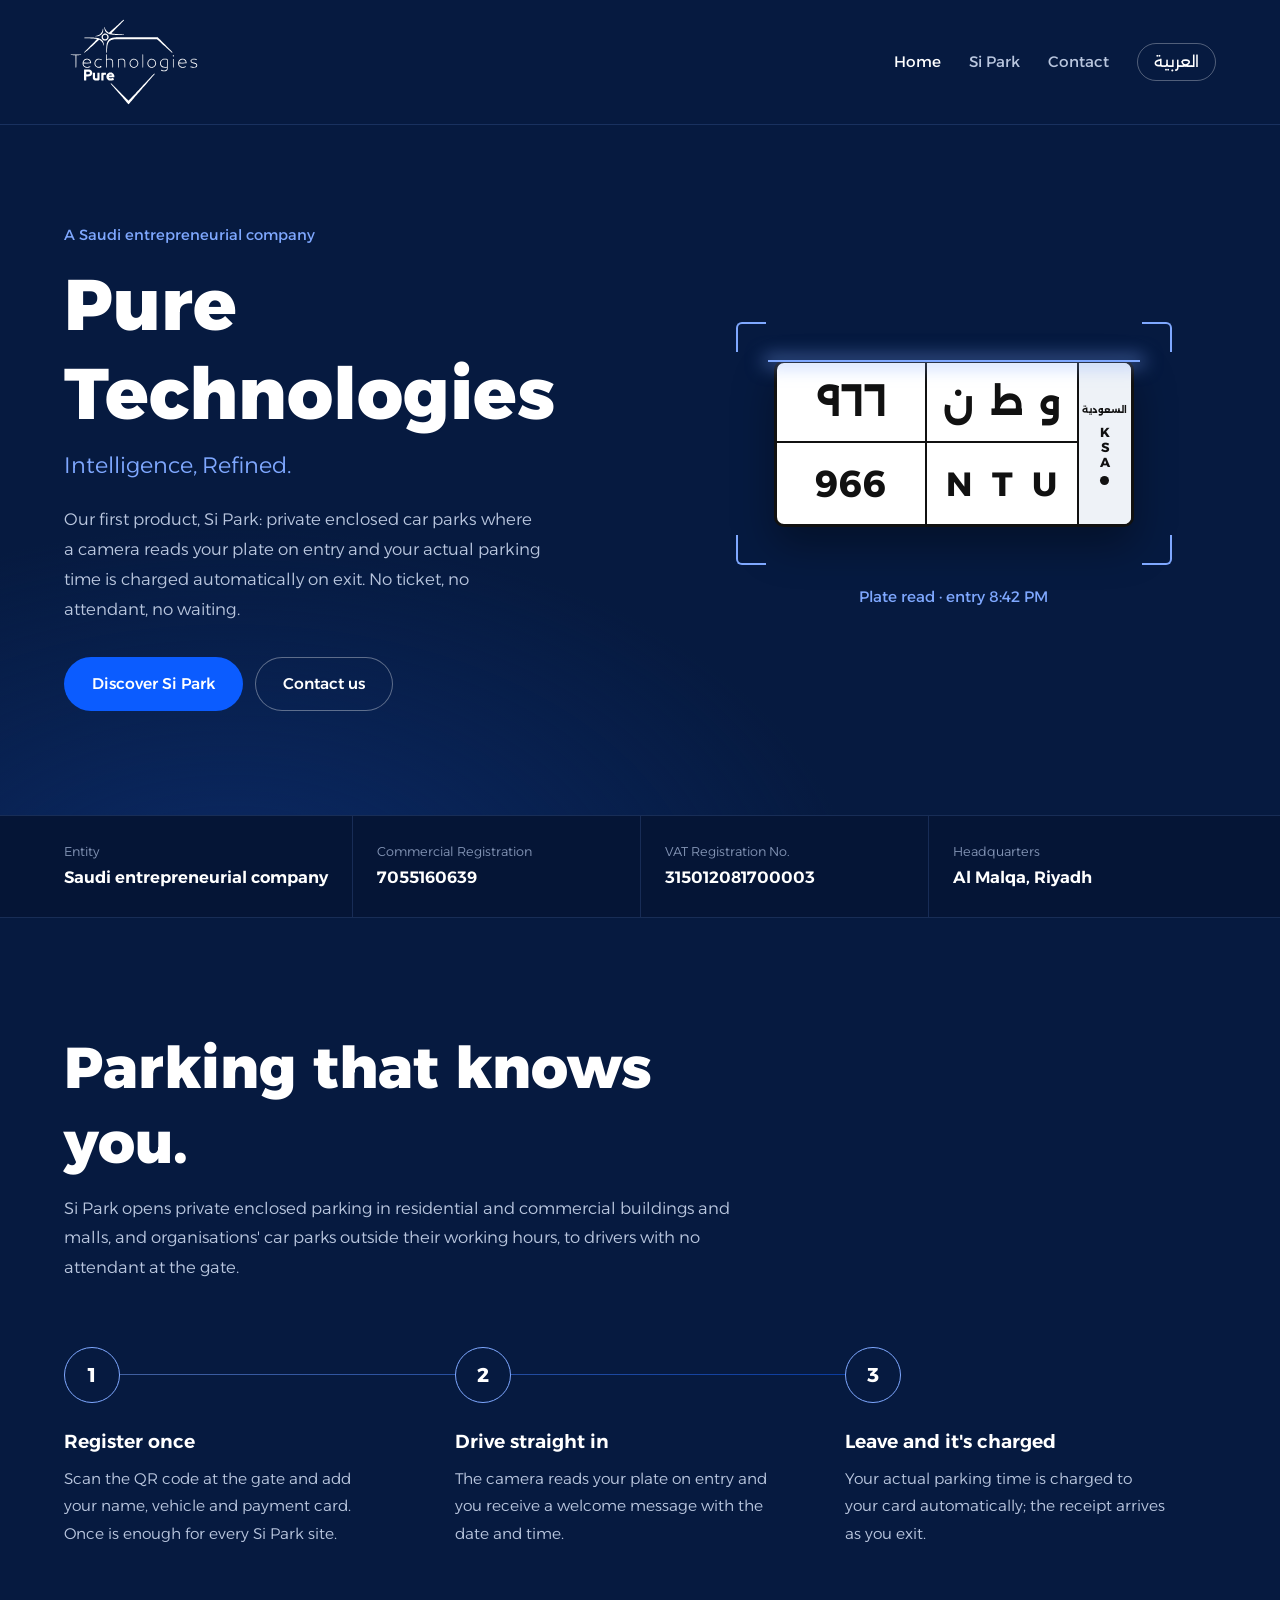
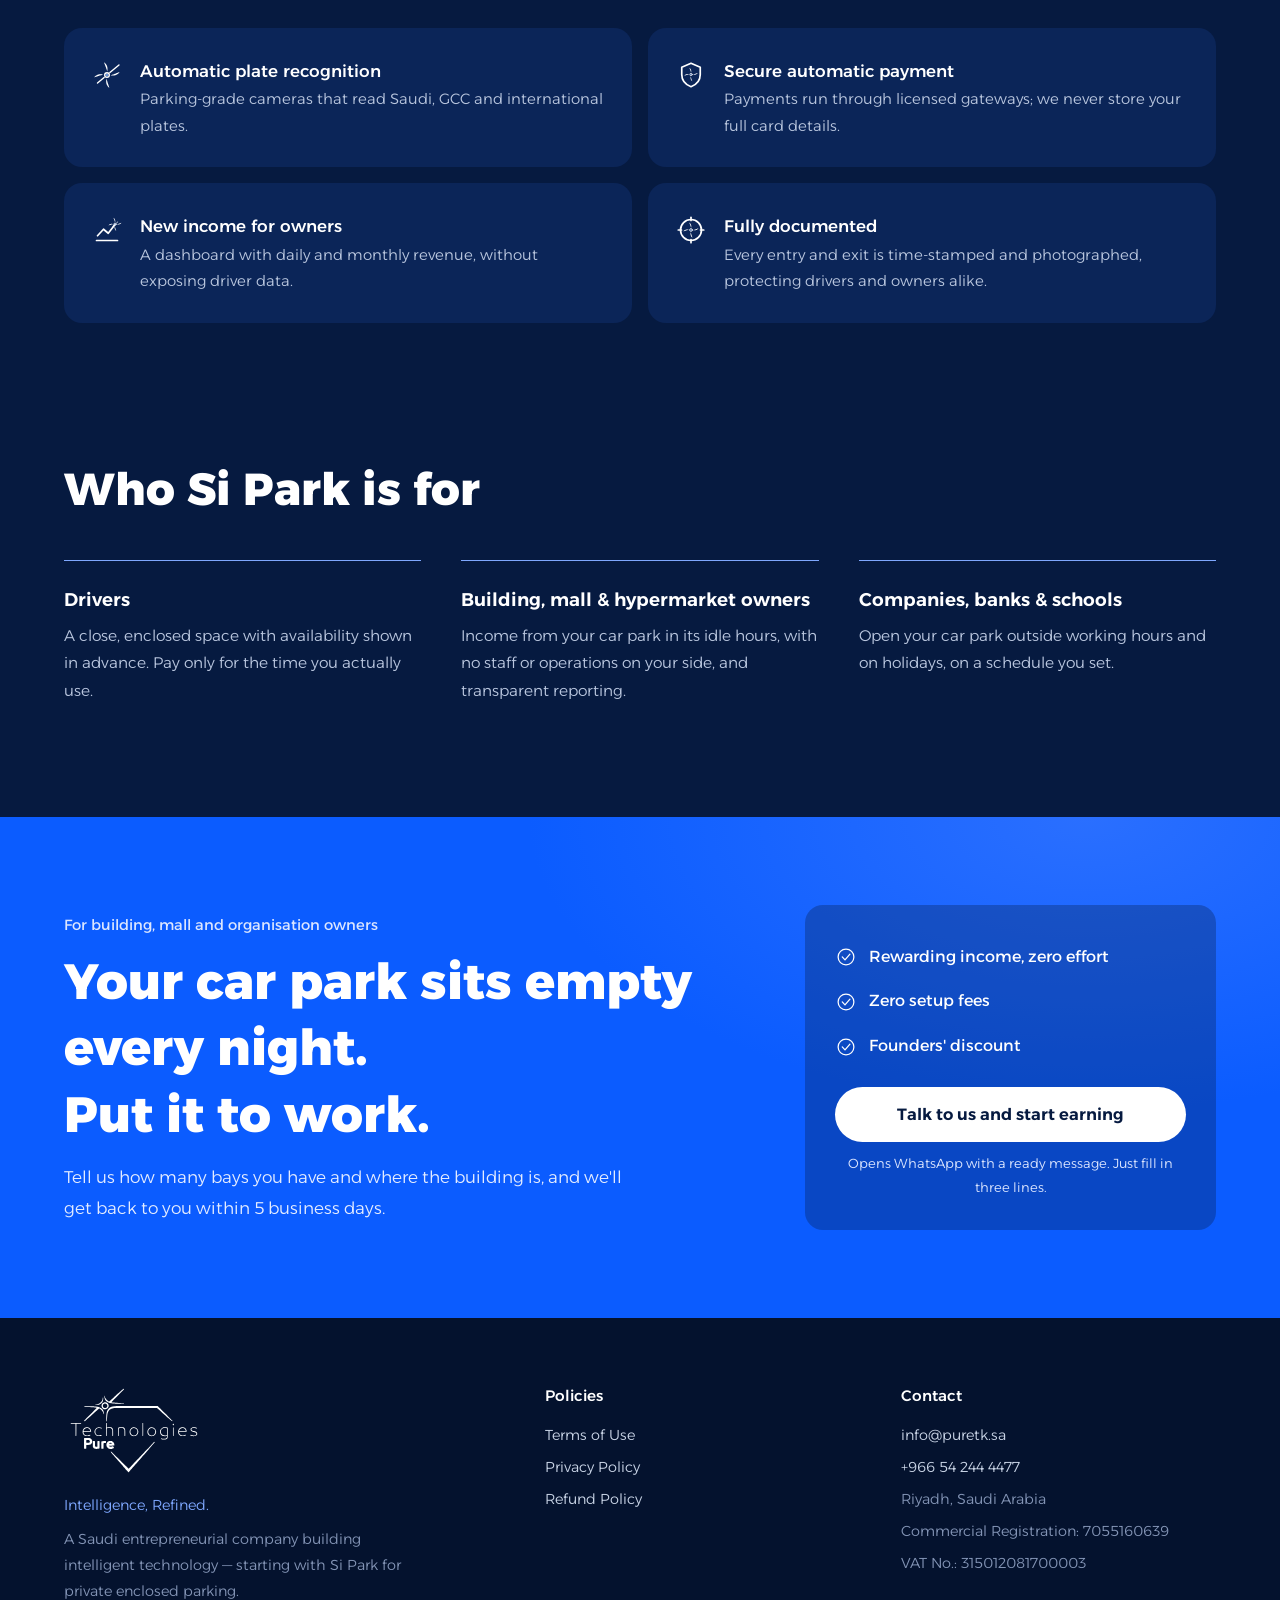
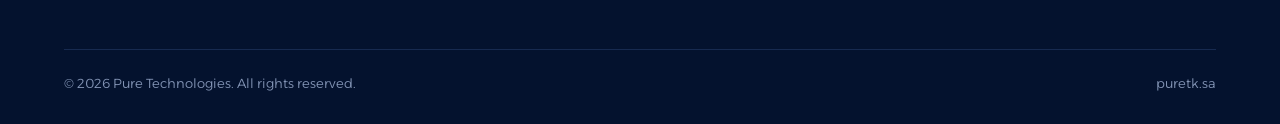
==== en/index.html @ eac2f206 "Add files via upload" ====
<!doctype html>
<html lang="en" dir="ltr">
<head>
<meta charset="utf-8">
<meta name="viewport" content="width=device-width,initial-scale=1">
<title>Pure Technologies | Intelligence, Refined.</title>
<meta name="description" content="Pure Technologies is a Saudi entrepreneurial company. Its product Si Park offers private enclosed parking metered and charged automatically by plate recognition.">
<link rel="alternate" hreflang="ar" href="https://puretk.sa/">
<link rel="alternate" hreflang="en" href="https://puretk.sa/en/">
<link rel="icon" href="../assets/favicon.svg" type="image/svg+xml">
<link rel="apple-touch-icon" href="../assets/apple-touch-icon.png">
<meta name="theme-color" content="#061A40">
<meta property="og:title" content="Pure Technologies | Intelligence, Refined.">
<meta property="og:description" content="Pure Technologies is a Saudi entrepreneurial company. Its product Si Park offers private enclosed parking metered and charged automatically by plate recognition.">
<meta property="og:type" content="website">
<link rel="preconnect" href="https://fonts.googleapis.com">
<link rel="preconnect" href="https://fonts.gstatic.com" crossorigin>
<link href="https://fonts.googleapis.com/css2?family=Alexandria:wght@300;400;500;600;700&display=swap" rel="stylesheet">
<link rel="stylesheet" href="../assets/style.css">
</head>
<body>
<header class="site-header"><div class="wrap">
  <a class="brand" href="index.html"><img src="../assets/logo-en-white.svg" alt="Pure Technologies" width="140"></a>
  <button class="menu-btn" aria-expanded="false" onclick="var n=document.querySelector('nav.main');n.classList.toggle('open');this.setAttribute('aria-expanded',n.classList.contains('open'))">Menu</button>
  <nav class="main"><a href="index.html" aria-current="page">Home</a><a href="index.html#sipark">Si Park</a><a href="contact.html">Contact</a><a class="lang" href="../index.html" hreflang="ar">العربية</a></nav>
</div></header>
<main>

<section class="hero"><div class="wrap hero-grid">
  <div class="hero-txt">
    <span class="eyebrow">A Saudi entrepreneurial company</span>
    <h1>Pure Technologies</h1>
    <div class="tg">Intelligence, Refined.</div>
    <p class="lead">Our first product, Si Park: private enclosed car parks where a camera reads your plate on entry and your actual parking time is charged automatically on exit. No ticket, no attendant, no waiting.</p>
    <div class="cta"><a class="btn" href="#sipark">Discover Si Park</a><a class="btn btn-out" href="contact.html">Contact us</a></div>
  </div>
  <div class="hero-vis"><div class="scanner" aria-hidden="true">
      <span class="corner c1"></span><span class="corner c2"></span><span class="corner c3"></span><span class="corner c4"></span>
      <div class="plate">
        <div class="cell num ar" data-k="num_ar">٩٦٦</div>
        <div class="cell let ar" data-k="let_ar"><span>ن</span><span>ط</span><span>و</span></div>
        <div class="strip"><span class="sa">السعودية</span><span class="ksa">K<br>S<br>A</span><i class="dot"></i></div>
        <div class="cell num en" data-k="num_en">966</div>
        <div class="cell let en" data-k="let_en"><span>N</span><span>T</span><span>U</span></div>
      </div>
      <div class="beam"></div>
    </div><div class="readout"><span>Plate read · entry 8:42 PM</span></div></div>
</div></section>

<section class="facts-band"><div class="wrap"><div class="facts"><div><small>Entity</small><strong>Saudi entrepreneurial company</strong></div><div><small>Commercial Registration</small><strong class="ltr">7055160639</strong></div><div><small>VAT Registration No.</small><strong class="ltr">315012081700003</strong></div><div><small>Headquarters</small><strong>Al Malqa, Riyadh</strong></div></div></div></section>

<section class="sipark" id="sipark"><div class="wrap">
  <div class="sp-head"><h2>Parking that knows you.</h2><p>Si Park opens private enclosed parking in residential and commercial buildings and malls, and organisations' car parks outside their working hours, to drivers with no attendant at the gate.</p></div>
  <ol class="journey"><li class="step"><span class="n">1</span><h3>Register once</h3><p>Scan the QR code at the gate and add your name, vehicle and payment card. Once is enough for every Si Park site.</p></li><li class="step"><span class="n">2</span><h3>Drive straight in</h3><p>The camera reads your plate on entry and you receive a welcome message with the date and time.</p></li><li class="step"><span class="n">3</span><h3>Leave and it's charged</h3><p>Your actual parking time is charged to your card automatically; the receipt arrives as you exit.</p></li></ol>
  <ul class="feats"><li><img src="../assets/icons/svc-ai.svg" alt=""><div><h4>Automatic plate recognition</h4><p>Parking-grade cameras that read Saudi, GCC and international plates.</p></div></li><li><img src="../assets/icons/val-security.svg" alt=""><div><h4>Secure automatic payment</h4><p>Payments run through licensed gateways; we never store your full card details.</p></div></li><li><img src="../assets/icons/svc-analytics.svg" alt=""><div><h4>New income for owners</h4><p>A dashboard with daily and monthly revenue, without exposing driver data.</p></div></li><li><img src="../assets/icons/val-precision.svg" alt=""><div><h4>Fully documented</h4><p>Every entry and exit is time-stamped and photographed, protecting drivers and owners alike.</p></div></li></ul>
</div></section>

<section class="audience"><div class="wrap">
  <h2 class="sec-title">Who Si Park is for</h2>
  <ul class="aud"><li><h3>Drivers</h3><p>A close, enclosed space with availability shown in advance. Pay only for the time you actually use.</p></li><li><h3>Building, mall & hypermarket owners</h3><p>Income from your car park in its idle hours, with no staff or operations on your side, and transparent reporting.</p></li><li><h3>Companies, banks & schools</h3><p>Open your car park outside working hours and on holidays, on a schedule you set.</p></li></ul>
</div></section>

<section class="closing"><div class="wrap closing-in">
  <div class="closing-txt">
    <span class="closing-k">For building, mall and organisation owners</span>
    <h2>Your car park sits empty every night.<br>Put it to work.</h2>
    <p>Tell us how many bays you have and where the building is, and we'll get back to you within 5 business days.</p>
  </div>
  <div class="closing-act">
    <ul class="pts"><li><img src="../assets/icons/ui-check.svg" alt="">Rewarding income, zero effort</li><li><img src="../assets/icons/ui-check.svg" alt="">Zero setup fees</li><li><img src="../assets/icons/ui-check.svg" alt="">Founders' discount</li></ul>
    <a class="btn" href="https://wa.me/966542444477?text=Hello%2C%20I%20have%20an%20enclosed%20car%20park%20and%20would%20like%20to%20run%20it%20with%20Si%20Park.%0ABuilding%20location%3A%20%0ANumber%20of%20bays%3A%20%0AHours%20it%20sits%20empty%3A%20" rel="noopener">Talk to us and start earning</a>
    <small>Opens WhatsApp with a ready message. Just fill in three lines.</small>
  </div>
</div></section>
<script>(function(){var P=[{"num_ar": "٩٦٦", "num_en": "966", "let_ar": ["ن", "ط", "و"], "let_en": ["N", "T", "U"]}, {"num_ar": "٩٦٦", "num_en": "966", "let_ar": ["ك", "س", "ا"], "let_en": ["K", "S", "A"]}],i=0;var sc=document.querySelector('.scanner');if(!sc||window.matchMedia('(prefers-reduced-motion: reduce)').matches)return;function sp(a){return a.map(function(x){return '<span>'+x+'</span>'}).join('')}setInterval(function(){i=(i+1)%P.length;sc.classList.add('swap');setTimeout(function(){var p=P[i];sc.querySelectorAll('[data-k]').forEach(function(el){var k=el.getAttribute('data-k');el.innerHTML=Array.isArray(p[k])?sp(p[k]):p[k]});sc.classList.remove('swap')},350)},3900)})();</script>

</main>
<footer class="site-footer"><div class="wrap">
  <div class="f-grid">
    <div class="f-brand"><img src="../assets/logo-en-white.svg" alt="Pure Technologies" width="140"><div class="tag">Intelligence, Refined.</div><p style="margin-top:8px;max-width:340px">A Saudi entrepreneurial company building intelligent technology — starting with Si Park for private enclosed parking.</p></div>
    <div><h5>Policies</h5><ul><li><a href="terms.html">Terms of Use</a></li><li><a href="privacy.html">Privacy Policy</a></li><li><a href="refund.html">Refund Policy</a></li></ul></div>
    <div><h5>Contact</h5><ul>
      <li><a href="mailto:info@puretk.sa">info@puretk.sa</a></li>
      <li><a href="https://wa.me/966542444477" rel="noopener"><span class="ltr">+966 54 244 4477</span></a></li>
      <li>Riyadh, Saudi Arabia</li>
      <li>Commercial Registration: <span class="ltr">7055160639</span></li>
      <li>VAT No.: <span class="ltr">315012081700003</span></li>
    </ul></div>
  </div>
  <div class="f-bottom"><span>© 2026 Pure Technologies. All rights reserved.</span><span class="ltr">puretk.sa</span></div>
</div></footer>
<a class="wa-float" href="https://wa.me/966542444477" rel="noopener" aria-label="Chat on WhatsApp"><svg viewBox="0 0 32 32"><path d="M16 3a13 13 0 0 0-11.2 19.6L3 29l6.6-1.7A13 13 0 1 0 16 3zm0 23.6a10.6 10.6 0 0 1-5.4-1.5l-.4-.2-3.9 1 1-3.8-.2-.4A10.6 10.6 0 1 1 16 26.6zm5.8-7.9c-.3-.2-1.9-.9-2.2-1s-.5-.2-.7.2-.8 1-1 1.2-.4.2-.7.1a8.7 8.7 0 0 1-4.3-3.8c-.3-.6.3-.5.9-1.7.1-.2 0-.4 0-.5l-1-2.4c-.3-.6-.5-.5-.7-.5h-.6a1.2 1.2 0 0 0-.9.4 3.6 3.6 0 0 0-1.1 2.7 6.3 6.3 0 0 0 1.3 3.3 14.4 14.4 0 0 0 5.5 4.9c2 .9 2.8.9 3.8.8a3.2 3.2 0 0 0 2.1-1.5 2.6 2.6 0 0 0 .2-1.5c-.1-.2-.3-.3-.6-.4z"/></svg></a>
<script>(function(){var f=document.querySelector('.wa-float'),h=document.querySelector('.hero');if(!f||!h||!('IntersectionObserver' in window))return;f.classList.add('hide');new IntersectionObserver(function(e){f.classList.toggle('hide',e[0].isIntersecting)}).observe(h)})();</script>
</body>
</html>
---- assets/style.css ----
/* Pure Technologies — puretk.sa
   Direction B «الطابق السفلي ليلاً» / Night Level — Brand V3.0 */
:root{
  --black:#0A0A0A; --navy:#061A40; --navy-2:#0B2558; --navy-3:#0B2A66; --deep:#04122E;
  --blue:#0B5CFF; --sky:#7FA8FF; --ice:#F4F7FC; --white:#FFFFFF;
  --text:#FFFFFF; --soft:#B9C6DE; --dim:#8394B5; --hair:rgba(127,168,255,.16);
  --ink:#0A0A0A; --muted:#55607A; --line:#E2E8F3;
  --max:1200px; --r:18px;
}
*{box-sizing:border-box;margin:0;padding:0}
html{scroll-behavior:smooth;background:var(--navy)}
body{font-family:"Alexandria",system-ui,sans-serif;color:var(--text);background:var(--navy);line-height:1.8;font-weight:300;-webkit-font-smoothing:antialiased}
a{color:var(--sky);text-decoration:none}
a:hover{text-decoration:underline}
a,button{cursor:pointer}
img{max-width:100%;display:block}
:focus-visible{outline:2px solid var(--sky);outline-offset:3px;border-radius:6px}
.wrap{max-width:var(--max);margin-inline:auto;padding-inline:24px}
.ltr{direction:ltr;unicode-bidi:isolate;display:inline-block}
h1,h2,h3,h4{letter-spacing:normal}

/* buttons */
.btn{display:inline-block;text-align:center;min-height:50px;padding:13px 28px;border-radius:999px;background:var(--blue);color:#fff;font-weight:500;font-size:.97rem;transition:background-color .2s,box-shadow .2s}
.btn:hover{text-decoration:none;background:#2A6FFF}
.btn-out{background:transparent;box-shadow:inset 0 0 0 1px rgba(255,255,255,.35)}
.btn-out:hover{background:rgba(255,255,255,.06)}

/* header */
.site-header{position:relative;z-index:20;background:var(--navy);border-bottom:1px solid var(--hair)}
.site-header .wrap{display:flex;align-items:center;justify-content:space-between;min-height:124px;gap:16px;padding-block:10px}
.brand img{width:140px;height:auto}
.brand:hover{text-decoration:none}
nav.main{display:flex;align-items:center;gap:28px;font-size:.95rem}
nav.main a{color:var(--soft);font-weight:400}
nav.main a:hover,nav.main a[aria-current]{color:#fff;text-decoration:none}
.lang{border:1px solid rgba(255,255,255,.3);border-radius:999px;padding:4px 16px;color:#fff!important}
.menu-btn{display:none;background:none;border:1px solid rgba(255,255,255,.3);border-radius:999px;padding:8px 16px;font:inherit;color:#fff}

/* hero */
.hero{position:relative;overflow:hidden;background:radial-gradient(900px 560px at 18% 115%,var(--navy-3) 0%,rgba(6,26,64,0) 70%),var(--navy)}
.hero-grid{display:grid;grid-template-columns:1.05fr .95fr;align-items:center;gap:48px;padding-block:96px 104px}
.eyebrow{color:var(--sky);font-size:.92rem;font-weight:400}
.hero h1{font-size:clamp(2.6rem,5.6vw,4.6rem);font-weight:800;line-height:1.25;margin-top:10px}
.hero .tg{color:var(--sky);font-weight:300;font-size:clamp(1.1rem,2vw,1.4rem);margin-top:6px}
.hero .lead{max-width:480px;margin-top:20px;color:var(--soft);font-size:1.04rem}
.cta{display:flex;flex-wrap:wrap;gap:12px;margin-top:32px}
.hero-vis{justify-self:center;display:flex;flex-direction:column;align-items:center}

/* the scanner — the one bold moment */
.scanner{position:relative;padding:38px}
.corner{position:absolute;width:30px;height:30px;border:2px solid var(--sky)}
.c1{top:0;right:0;border-left:0;border-bottom:0;border-top-right-radius:6px}
.c2{top:0;left:0;border-right:0;border-bottom:0;border-top-left-radius:6px}
.c3{bottom:0;right:0;border-left:0;border-top:0;border-bottom-right-radius:6px}
.c4{bottom:0;left:0;border-right:0;border-top:0;border-bottom-left-radius:6px}
.plate{direction:ltr;width:360px;aspect-ratio:335/155;background:#fff;border:3px solid #111;border-radius:10px;display:grid;grid-template-columns:1fr 1fr 54px;grid-template-rows:1fr 1fr;color:#111;overflow:hidden;box-shadow:0 18px 40px rgba(0,0,0,.35);transition:opacity .35s}
.plate .cell{display:flex;align-items:center;justify-content:center;font-weight:700;line-height:1}
.plate .ar{border-bottom:2px solid #111}
.plate .num{border-right:2px solid #111}
.plate .num.ar{font-size:2.5rem}
.plate .num.en{font-size:2.35rem}
.plate .let{justify-content:space-evenly}
.plate .let.ar{font-size:2.3rem}
.plate .let.en{font-size:2.1rem}
.plate .strip{grid-row:1/3;grid-column:3;border-left:2px solid #111;background:#EEF2F7;display:flex;flex-direction:column;align-items:center;justify-content:center;gap:6px;font-weight:700;color:#111}
.plate .strip .sa{font-size:.58rem}
.plate .strip .ksa{font-size:.82rem;line-height:1.15;text-align:center}
.plate .strip .dot{width:9px;height:9px;border-radius:50%;background:#111}
.scanner.swap .plate{opacity:.15}
.beam{position:absolute;inset-inline:32px;top:38px;height:2px;background:var(--sky);box-shadow:0 0 18px 4px rgba(127,168,255,.55);animation:beam 3.9s ease-in-out infinite}
@keyframes beam{0%{top:38px;opacity:0}8%{opacity:1}45%{top:calc(100% - 40px)}55%{opacity:1}65%,100%{top:calc(100% - 40px);opacity:0}}
.readout{margin-top:18px;color:var(--sky);font-size:.95rem;font-weight:400}

/* facts band */
.facts-band{border-block:1px solid var(--hair);background:rgba(4,18,46,.55)}
.facts{display:grid;grid-template-columns:repeat(4,1fr)}
.facts div{padding:24px 24px;border-inline-start:1px solid var(--hair)}
.facts div:first-child{border-inline-start:0;padding-inline-start:0}
.facts small{display:block;color:var(--dim);font-size:.8rem}
.facts strong{font-weight:600;font-size:1.03rem}

/* Si Park */
.sipark{padding:112px 0}
.sp-head{max-width:700px}
.sp-head h2{font-size:clamp(2.2rem,5vw,3.6rem);font-weight:800;line-height:1.3}
.sp-head p{color:var(--soft);margin-top:14px;font-size:1.03rem}
.journey{list-style:none;display:grid;grid-template-columns:repeat(3,1fr);gap:20px;margin-top:64px;position:relative}
.journey::before{content:"";position:absolute;top:27px;inset-inline-start:28px;inset-inline-end:calc((100% - 40px)/3 - 28px);height:1px;background:linear-gradient(90deg,var(--sky),var(--blue));opacity:.5}
.step{position:relative}
.step .n{display:grid;place-items:center;width:56px;height:56px;border-radius:50%;background:var(--navy);border:1px solid var(--sky);color:#fff;font-weight:700;font-size:1.25rem;position:relative}
.step h3{font-size:1.18rem;font-weight:600;margin-top:22px}
.step p{color:var(--soft);font-size:.96rem;margin-top:6px;max-width:320px}
.feats{list-style:none;display:grid;grid-template-columns:repeat(2,1fr);gap:16px;margin-top:80px}
.feats li{display:flex;gap:18px;padding:28px;border-radius:var(--r);background:var(--navy-2)}
.feats img{flex:none;width:30px;height:30px;margin-top:4px}
.feats h4{font-weight:500;font-size:1.05rem}
.feats p{color:var(--soft);font-size:.93rem}

/* audience */
.audience{padding:24px 0 112px}
.sec-title{font-size:clamp(1.9rem,4vw,2.8rem);font-weight:800;line-height:1.35}
.aud{list-style:none;display:grid;grid-template-columns:repeat(3,1fr);gap:40px;margin-top:40px}
.aud li{border-top:1px solid var(--sky);padding-top:22px}
.aud h3{font-size:1.15rem;font-weight:600}
.aud p{color:var(--soft);font-size:.96rem;margin-top:6px}

/* closing */
.closing{background:radial-gradient(800px 420px at 85% 0%,#2A6FFF 0%,rgba(11,92,255,0) 70%),var(--blue)}
.closing-in{display:grid;grid-template-columns:1.25fr .75fr;align-items:center;gap:56px;padding-block:88px}
.closing-k{color:#DCE6FF;font-size:.92rem;font-weight:400}
.closing h2{font-size:clamp(1.9rem,4.2vw,3.1rem);font-weight:800;line-height:1.35;margin-top:8px}
.closing-txt p{color:#E4ECFF;margin-top:14px;font-size:1.06rem;max-width:560px}
.closing-act{background:rgba(4,18,46,.28);border-radius:var(--r);padding:30px}
.pts{list-style:none}
.pts li{display:flex;align-items:center;gap:12px;padding:8px 0;font-weight:400}
.pts img{width:22px;height:22px;flex:none}
.closing-act .btn{display:block;width:100%;margin-top:18px;background:#fff;color:var(--navy);font-weight:600;font-size:1.02rem}
.closing-act .btn:hover{background:var(--ice)}
.closing-act small{display:block;margin-top:10px;color:#DCE6FF;font-size:.82rem;text-align:center}

/* inner pages: dark head, light reading area */
.page-head{padding:80px 0 56px;background:radial-gradient(700px 360px at 15% 120%,var(--navy-3) 0%,rgba(6,26,64,0) 70%),var(--navy);border-bottom:1px solid var(--hair)}
.page-head h1{font-size:clamp(2rem,4.6vw,3.2rem);font-weight:800;line-height:1.3}
.page-head p{color:var(--soft);margin-top:8px;max-width:640px}
main>section:not([class]){background:var(--ice);color:var(--ink);padding:72px 0}
main>section:not([class]) a{color:var(--blue)}

/* contact */
.contact-grid{display:grid;grid-template-columns:repeat(2,1fr);gap:16px}
.contact-item{display:flex;gap:18px;align-items:flex-start;padding:28px;border-radius:var(--r);background:#fff;border:1px solid var(--line)}
.contact-item .ic{flex:none;width:50px;height:50px;border-radius:50%;display:grid;place-items:center;background:var(--ice)}
.contact-item .ic img{width:26px;height:26px}
.contact-item small{color:var(--muted);font-size:.84rem}
.contact-item .v{color:var(--ink);font-weight:500;font-size:1.03rem;word-break:break-word}
main>section:not([class]) p{color:var(--muted)}

/* legal */
.legal{max-width:820px}
.legal h2{color:var(--navy);font-size:1.25rem;font-weight:700;margin:44px 0 12px}
.legal h2:first-child{margin-top:0}
main>section:not([class]) .legal p,.legal li{color:#2E3A4E;font-size:.98rem}
.legal ul,.legal ol{padding-inline-start:22px;margin:8px 0}
.legal li{margin:6px 0}
main>section:not([class]) .legal .meta{color:var(--muted);font-size:.85rem;margin-bottom:28px}
.toc{background:#fff;border:1px solid var(--line);border-radius:var(--r);padding:22px 26px;margin-bottom:40px;color:var(--ink)}
.toc ol{columns:2;column-gap:32px}
:lang(ar) .legal ol,:lang(ar) .toc ol{list-style:arabic-indic}

/* footer */
.site-footer{background:var(--deep);color:var(--dim);padding:64px 0 28px;font-size:.9rem}
.f-grid{display:grid;grid-template-columns:1.4fr 1fr 1fr;gap:40px}
.site-footer h5{color:#fff;font-weight:500;font-size:.95rem;margin-bottom:14px}
.site-footer a{color:#C9D4E6}
.site-footer ul{list-style:none}
.site-footer li{margin:6px 0}
.f-brand img{width:140px;height:auto;margin-bottom:14px}
.f-brand .tag{color:var(--sky);font-weight:300}
.f-bottom{border-top:1px solid var(--hair);margin-top:44px;padding-top:22px;display:flex;justify-content:space-between;flex-wrap:wrap;gap:12px;font-size:.82rem}

/* whatsapp */
.wa-float{position:fixed;inset-inline-start:22px;bottom:22px;width:54px;height:54px;border-radius:50%;background:#1FAF55;display:grid;place-items:center;box-shadow:0 10px 30px rgba(0,0,0,.3);z-index:30;transition:opacity .25s,transform .25s}
.wa-float svg{width:28px;height:28px;fill:#fff}
.wa-float.hide{opacity:0;transform:translateY(12px);pointer-events:none}

/* responsive */
@media (max-width:960px){
  .hero-grid{grid-template-columns:1fr;gap:20px;padding-block:44px 64px}
  .hero-vis{order:-1}
  .scanner{padding:26px}
  .plate{width:290px;grid-template-columns:1fr 1fr 44px}
  .plate .num.ar{font-size:2rem}.plate .num.en{font-size:1.85rem}.plate .let.ar{font-size:1.85rem}.plate .let.en{font-size:1.7rem}
  .plate .strip .sa{font-size:.48rem}.plate .strip .ksa{font-size:.7rem}
  .plate>div{font-size:1.5rem}.plate .en{font-size:1.28rem}.plate .ksa{font-size:.5rem}
  .beam{inset-inline:20px}
  .facts{grid-template-columns:1fr 1fr}
  .facts div{padding:18px 16px;border-inline-start:0;border-top:1px solid var(--hair)}
  .facts div:nth-child(-n+2){border-top:0}
  .facts div:nth-child(even){border-inline-start:1px solid var(--hair)}
  .facts div:first-child{padding-inline-start:16px}
  .facts strong{font-size:.92rem}
  .sipark{padding:72px 0}
  .journey{grid-template-columns:1fr;gap:34px;margin-top:44px}
  .journey::before{top:28px;bottom:28px;inset-inline-start:27px;inset-inline-end:auto;width:1px;height:auto;background:linear-gradient(180deg,var(--sky),var(--blue))}
  .step{padding-inline-start:76px;min-height:56px}
  .step .n{position:absolute;inset-inline-start:0;top:0}
  .step h3{margin-top:10px}
  .feats{grid-template-columns:1fr;margin-top:52px}
  .feats li{padding:22px}
  .audience{padding:8px 0 72px}
  .aud{grid-template-columns:1fr;gap:28px}
  .contact-grid{grid-template-columns:1fr}
  .toc ol{columns:1}
  .f-grid{grid-template-columns:1fr}
  .site-header .wrap{min-height:104px}
  .menu-btn{display:block}
  nav.main{display:none;position:absolute;top:100%;inset-inline:0;background:var(--navy);flex-direction:column;align-items:flex-start;padding:18px 24px;border-bottom:1px solid var(--hair)}
  nav.main.open{display:flex}
  .closing-in{grid-template-columns:1fr;gap:28px;padding-block:56px}
  .closing-act{padding:22px}
}
@media (prefers-reduced-motion:reduce){html{scroll-behavior:auto}.beam{animation:none;top:50%}}
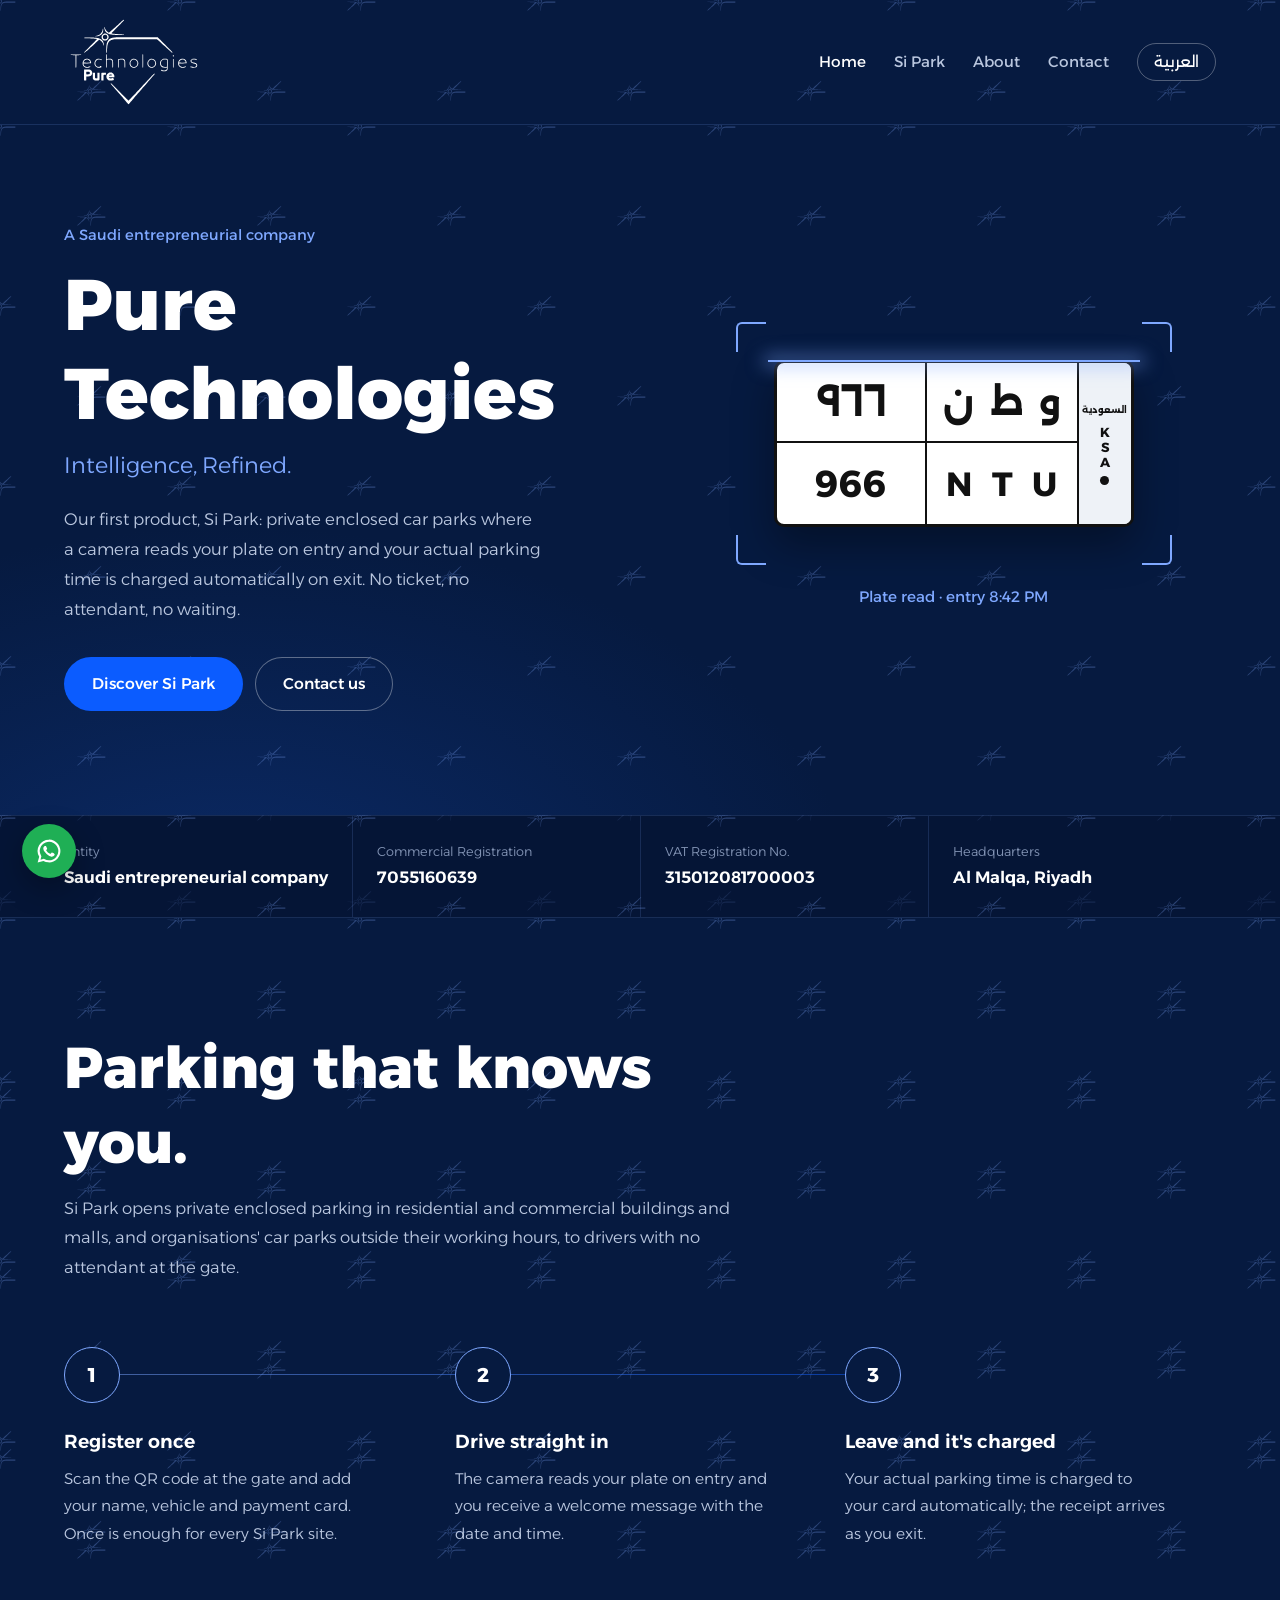
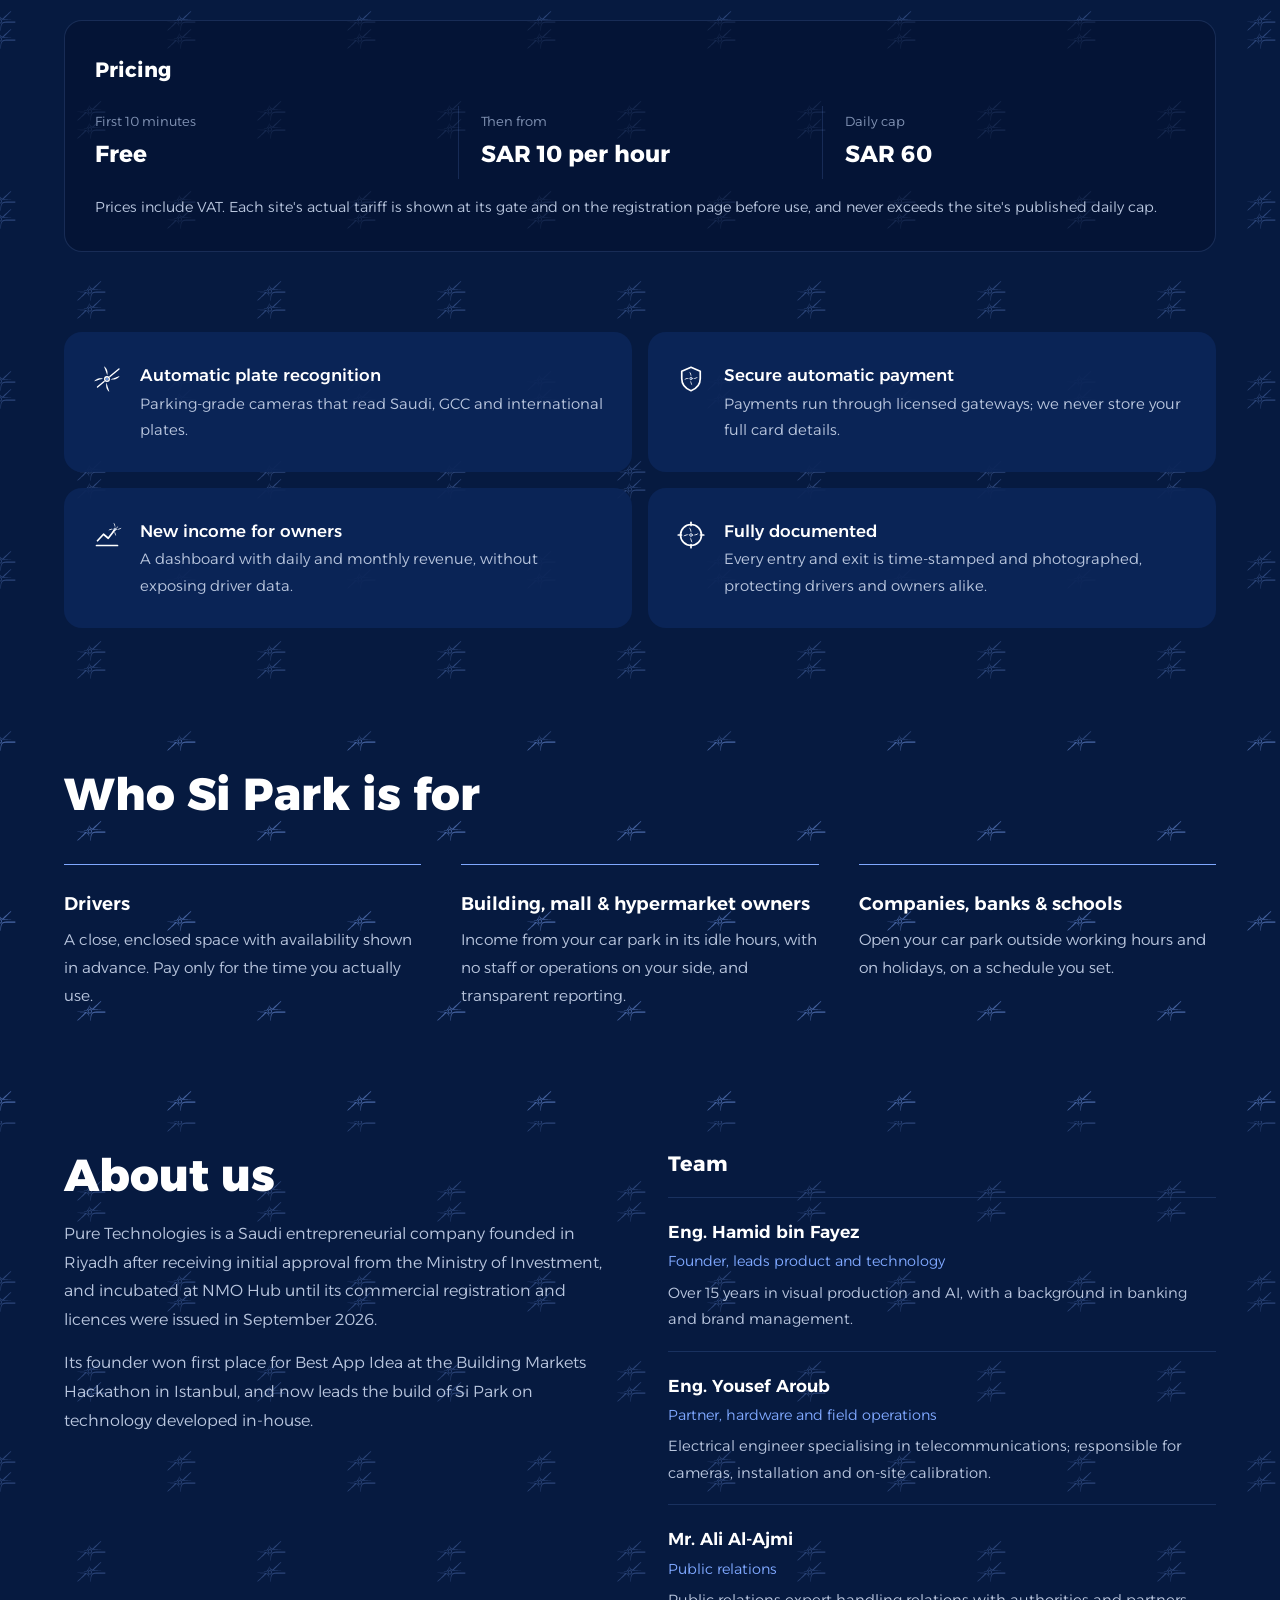
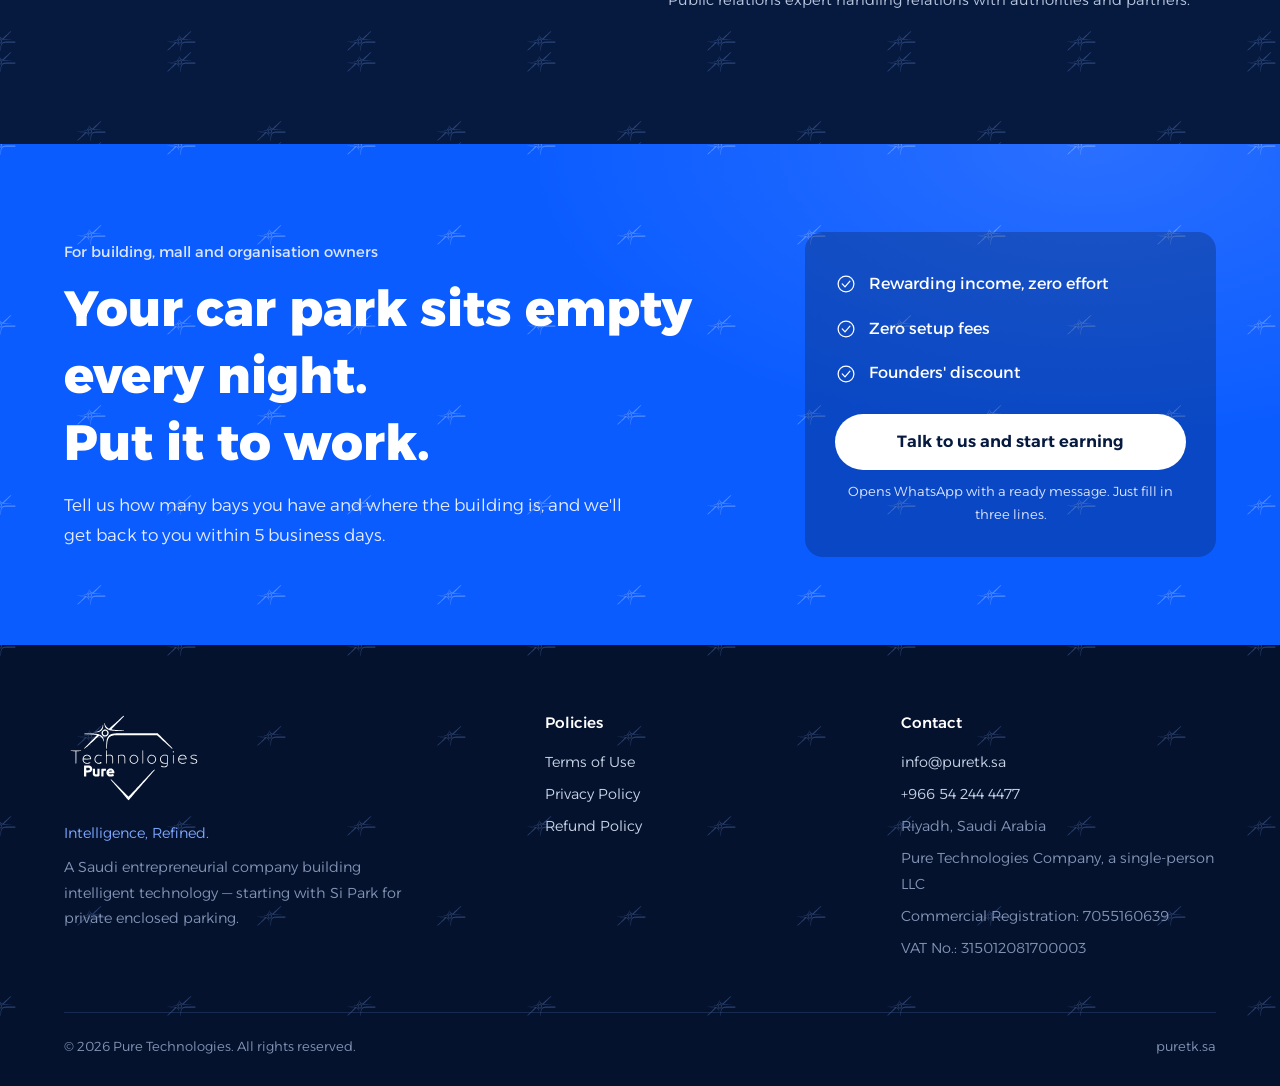
==== commit e6305e6e: "Add pricing, About and team, and legal entity form Co-Authored-By: Claude Opus 5.5 <noreply@anthropi" ====
--- a/en/index.html
+++ b/en/index.html
@@ -22,7 +22,7 @@
 <header class="site-header"><div class="wrap">
   <a class="brand" href="index.html"><img src="../assets/logo-en-white.svg" alt="Pure Technologies" width="140"></a>
   <button class="menu-btn" aria-expanded="false" onclick="var n=document.querySelector('nav.main');n.classList.toggle('open');this.setAttribute('aria-expanded',n.classList.contains('open'))">Menu</button>
-  <nav class="main"><a href="index.html" aria-current="page">Home</a><a href="index.html#sipark">Si Park</a><a href="contact.html">Contact</a><a class="lang" href="../index.html" hreflang="ar">العربية</a></nav>
+  <nav class="main"><a href="index.html" aria-current="page">Home</a><a href="index.html#sipark">Si Park</a><a href="index.html#about">About</a><a href="contact.html">Contact</a><a class="lang" href="../index.html" hreflang="ar">العربية</a></nav>
 </div></header>
 <main>
 
@@ -52,12 +52,20 @@
 <section class="sipark" id="sipark"><div class="wrap">
   <div class="sp-head"><h2>Parking that knows you.</h2><p>Si Park opens private enclosed parking in residential and commercial buildings and malls, and organisations' car parks outside their working hours, to drivers with no attendant at the gate.</p></div>
   <ol class="journey"><li class="step"><span class="n">1</span><h3>Register once</h3><p>Scan the QR code at the gate and add your name, vehicle and payment card. Once is enough for every Si Park site.</p></li><li class="step"><span class="n">2</span><h3>Drive straight in</h3><p>The camera reads your plate on entry and you receive a welcome message with the date and time.</p></li><li class="step"><span class="n">3</span><h3>Leave and it's charged</h3><p>Your actual parking time is charged to your card automatically; the receipt arrives as you exit.</p></li></ol>
+  <div class="pricing" id="pricing"><h3>Pricing</h3><div class="price-row"><div><small>First 10 minutes</small><strong>Free</strong></div><div><small>Then from</small><strong>SAR 10 per hour</strong></div><div><small>Daily cap</small><strong>SAR 60</strong></div></div><p>Prices include VAT. Each site's actual tariff is shown at its gate and on the registration page before use, and never exceeds the site's published daily cap.</p></div>
   <ul class="feats"><li><img src="../assets/icons/svc-ai.svg" alt=""><div><h4>Automatic plate recognition</h4><p>Parking-grade cameras that read Saudi, GCC and international plates.</p></div></li><li><img src="../assets/icons/val-security.svg" alt=""><div><h4>Secure automatic payment</h4><p>Payments run through licensed gateways; we never store your full card details.</p></div></li><li><img src="../assets/icons/svc-analytics.svg" alt=""><div><h4>New income for owners</h4><p>A dashboard with daily and monthly revenue, without exposing driver data.</p></div></li><li><img src="../assets/icons/val-precision.svg" alt=""><div><h4>Fully documented</h4><p>Every entry and exit is time-stamped and photographed, protecting drivers and owners alike.</p></div></li></ul>
 </div></section>
 
 <section class="audience"><div class="wrap">
   <h2 class="sec-title">Who Si Park is for</h2>
   <ul class="aud"><li><h3>Drivers</h3><p>A close, enclosed space with availability shown in advance. Pay only for the time you actually use.</p></li><li><h3>Building, mall & hypermarket owners</h3><p>Income from your car park in its idle hours, with no staff or operations on your side, and transparent reporting.</p></li><li><h3>Companies, banks & schools</h3><p>Open your car park outside working hours and on holidays, on a schedule you set.</p></li></ul>
+</div></section>
+
+<section class="about" id="about"><div class="wrap">
+  <div class="about-grid">
+    <div><h2 class="sec-title">About us</h2><p>Pure Technologies is a Saudi entrepreneurial company founded in Riyadh after receiving initial approval from the Ministry of Investment, and incubated at NMO Hub until its commercial registration and licences were issued in September 2026.</p><p>Its founder won first place for Best App Idea at the Building Markets Hackathon in Istanbul, and now leads the build of Si Park on technology developed in-house.</p></div>
+    <div><h3 class="team-title">Team</h3><ul class="team"><li><h3>Eng. Hamid bin Fayez</h3><span class="role">Founder, leads product and technology</span><p>Over 15 years in visual production and AI, with a background in banking and brand management.</p></li><li><h3>Eng. Yousef Aroub</h3><span class="role">Partner, hardware and field operations</span><p>Electrical engineer specialising in telecommunications; responsible for cameras, installation and on-site calibration.</p></li><li><h3>Mr. Ali Al-Ajmi</h3><span class="role">Public relations</span><p>Public relations expert handling relations with authorities and partners.</p></li></ul></div>
+  </div>
 </div></section>
 
 <section class="closing"><div class="wrap closing-in">
@@ -83,6 +91,7 @@
       <li><a href="mailto:info@puretk.sa">info@puretk.sa</a></li>
       <li><a href="https://wa.me/966542444477" rel="noopener"><span class="ltr">+966 54 244 4477</span></a></li>
       <li>Riyadh, Saudi Arabia</li>
+      <li>Pure Technologies Company, a single-person LLC</li>
       <li>Commercial Registration: <span class="ltr">7055160639</span></li>
       <li>VAT No.: <span class="ltr">315012081700003</span></li>
     </ul></div>
--- a/assets/style.css
+++ b/assets/style.css
@@ -199,3 +199,42 @@
   .closing-act{padding:22px}
 }
 @media (prefers-reduced-motion:reduce){html{scroll-behavior:auto}.beam{animation:none;top:50%}}
+
+/* ---------- brand pattern: Neural Star lattice, 30% opacity ---------- */
+:root{--pat-dark:url("pattern-dark.svg");--pat-light:url("pattern-light.svg");--pat-blue:url("pattern-blue.svg")}
+body,.site-header,.sipark,.audience,.facts-band{background-image:var(--pat-dark);background-repeat:repeat;background-size:180px 180px}
+.hero{background-image:var(--pat-dark),radial-gradient(900px 560px at 18% 115%,var(--navy-3) 0%,rgba(6,26,64,0) 70%);background-size:180px 180px,auto;background-repeat:repeat,no-repeat}
+.page-head{background-image:var(--pat-dark),radial-gradient(700px 360px at 15% 120%,var(--navy-3) 0%,rgba(6,26,64,0) 70%);background-size:180px 180px,auto;background-repeat:repeat,no-repeat}
+.closing{background-image:var(--pat-blue),radial-gradient(800px 420px at 85% 0%,#2A6FFF 0%,rgba(11,92,255,0) 70%);background-size:180px 180px,auto;background-repeat:repeat,no-repeat}
+.site-footer{background-image:var(--pat-dark);background-size:180px 180px}
+main>section:not([class]){background-image:var(--pat-light);background-size:220px 220px}
+.feats li{background-color:rgba(11,37,88,.92)}
+.contact-item,.toc{background-color:rgba(255,255,255,.96)}
+
+/* pricing */
+.pricing{margin-top:72px;border:1px solid var(--hair);border-radius:var(--r);padding:30px;background:rgba(4,18,46,.55)}
+.pricing h3{font-size:1.3rem;font-weight:700}
+.price-row{display:grid;grid-template-columns:repeat(3,1fr);margin-top:18px}
+.price-row div{padding:4px 22px;border-inline-start:1px solid var(--hair)}
+.price-row div:first-child{border-inline-start:0;padding-inline-start:0}
+.price-row small{display:block;color:var(--dim);font-size:.82rem}
+.price-row strong{font-size:1.45rem;font-weight:700;color:#fff}
+.pricing p{color:var(--soft);font-size:.9rem;margin-top:16px}
+/* about */
+.about{padding:24px 0 112px}
+.about-grid{display:grid;grid-template-columns:1fr 1fr;gap:56px}
+.about-grid>div>p{color:var(--soft);margin-top:14px}
+.team-title{font-size:1.3rem;font-weight:700}
+.team{list-style:none;margin-top:14px}
+.team li{padding:18px 0;border-top:1px solid var(--hair)}
+.team h3{font-size:1.08rem;font-weight:600}
+.team .role{color:var(--sky);font-size:.9rem}
+.team p{color:var(--soft);font-size:.92rem;margin-top:4px}
+.about{background-image:var(--pat-dark);background-size:180px 180px}
+@media (max-width:960px){
+  .price-row{grid-template-columns:1fr}
+  .price-row div{border-inline-start:0;padding:12px 0;border-top:1px solid var(--hair)}
+  .price-row div:first-child{border-top:0}
+  .about-grid{grid-template-columns:1fr;gap:28px}
+  .about{padding:8px 0 72px}
+}
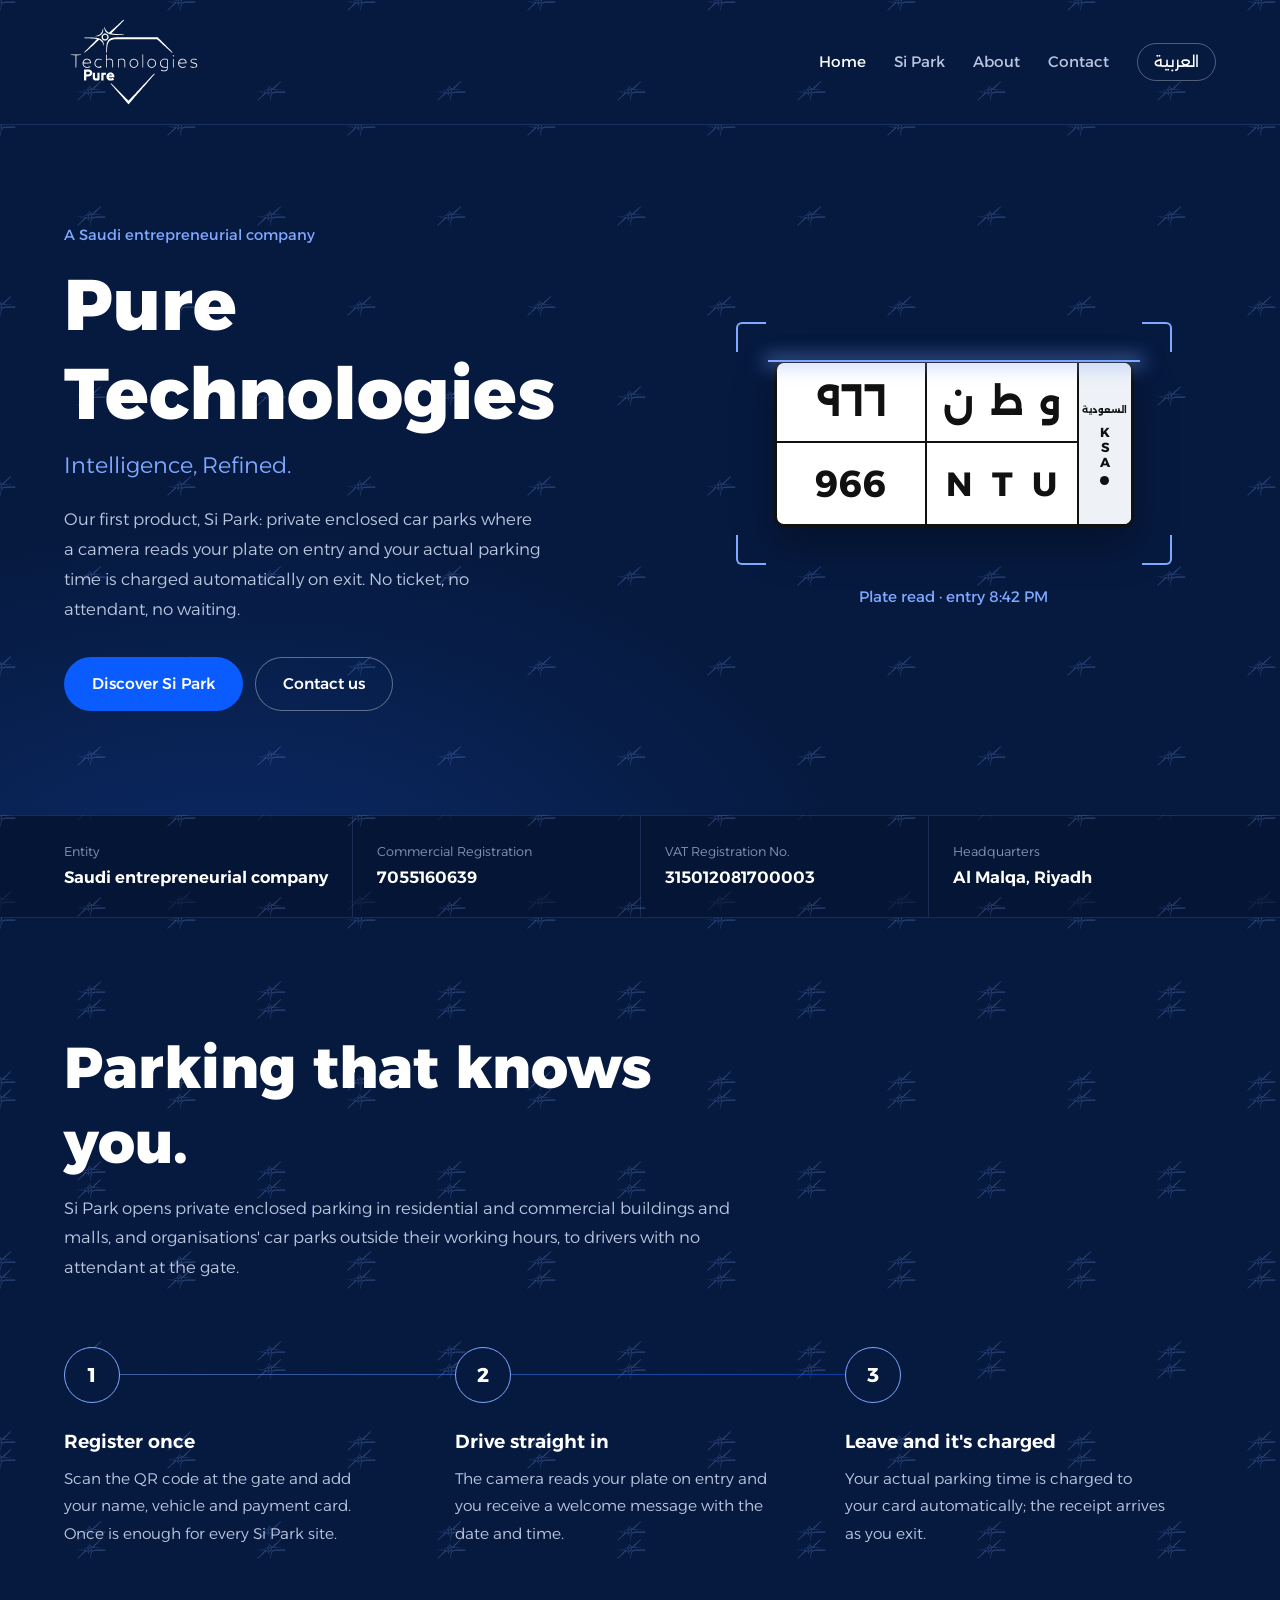
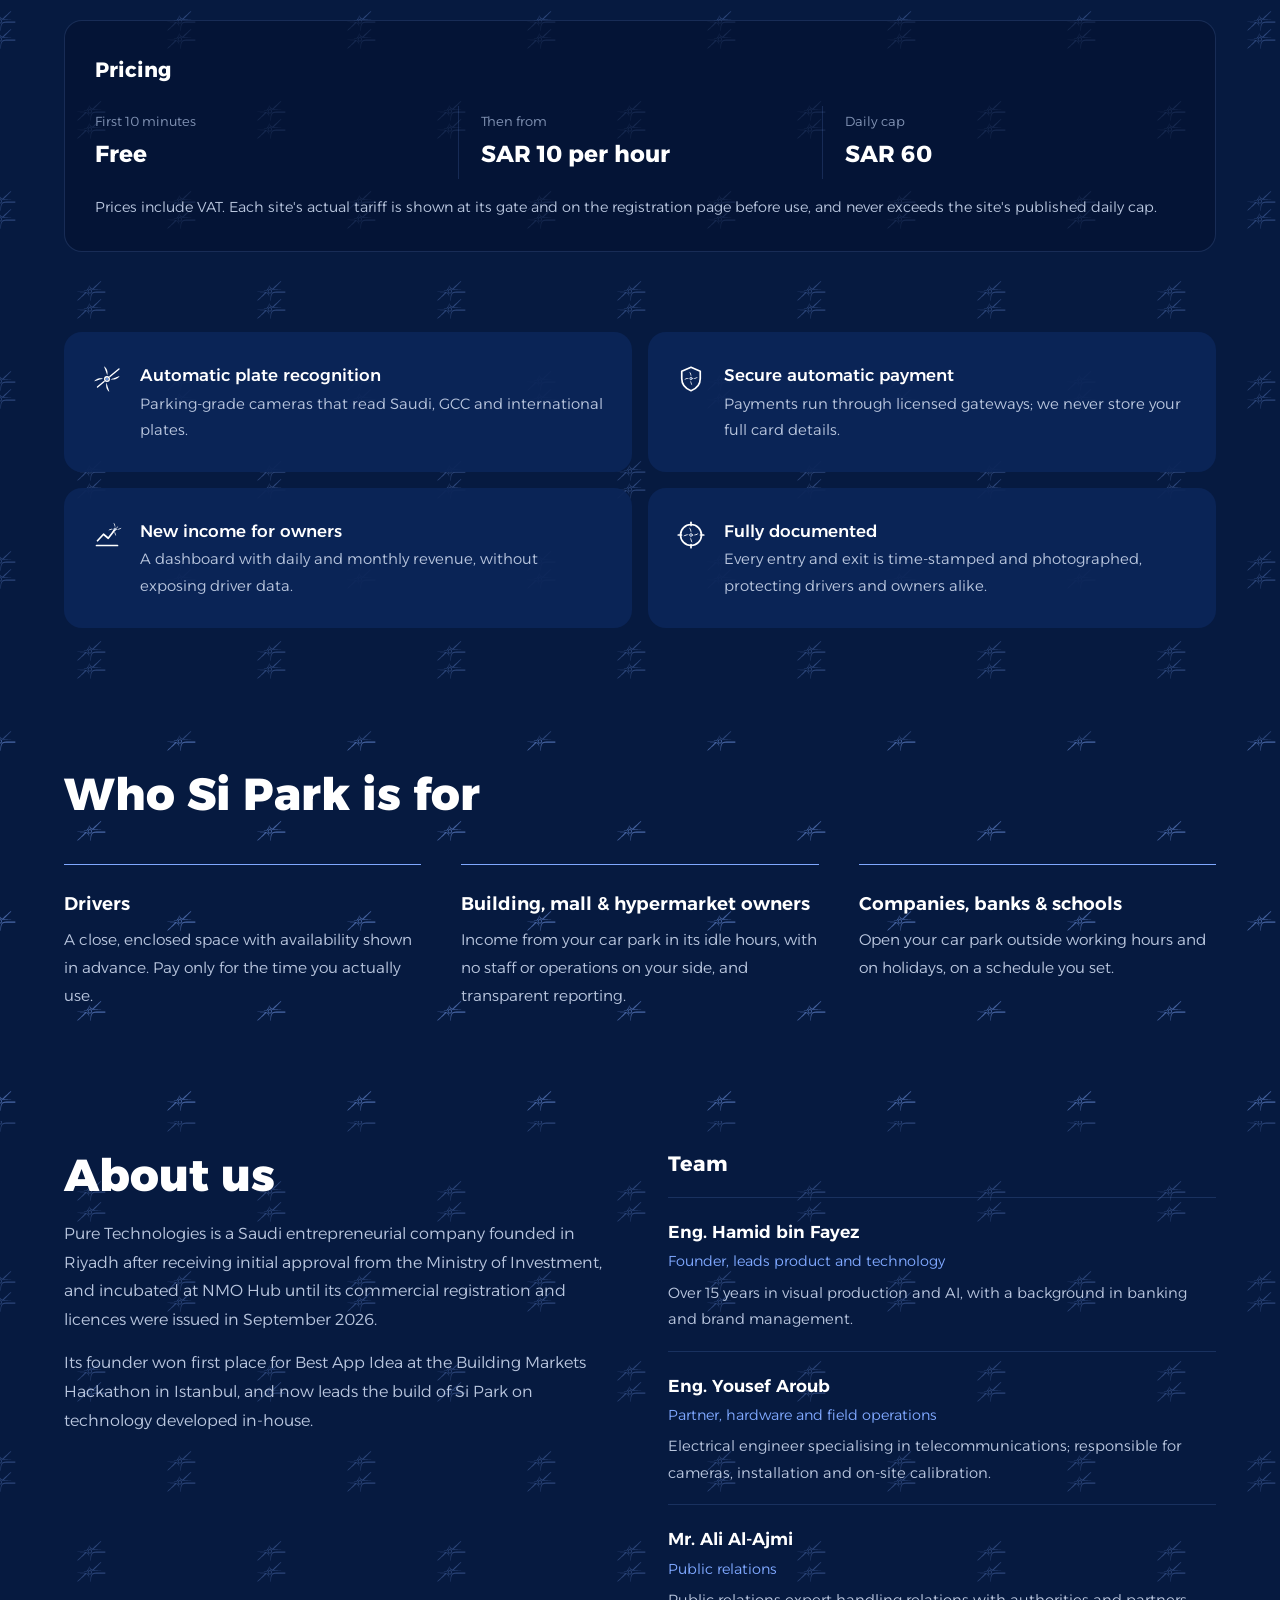
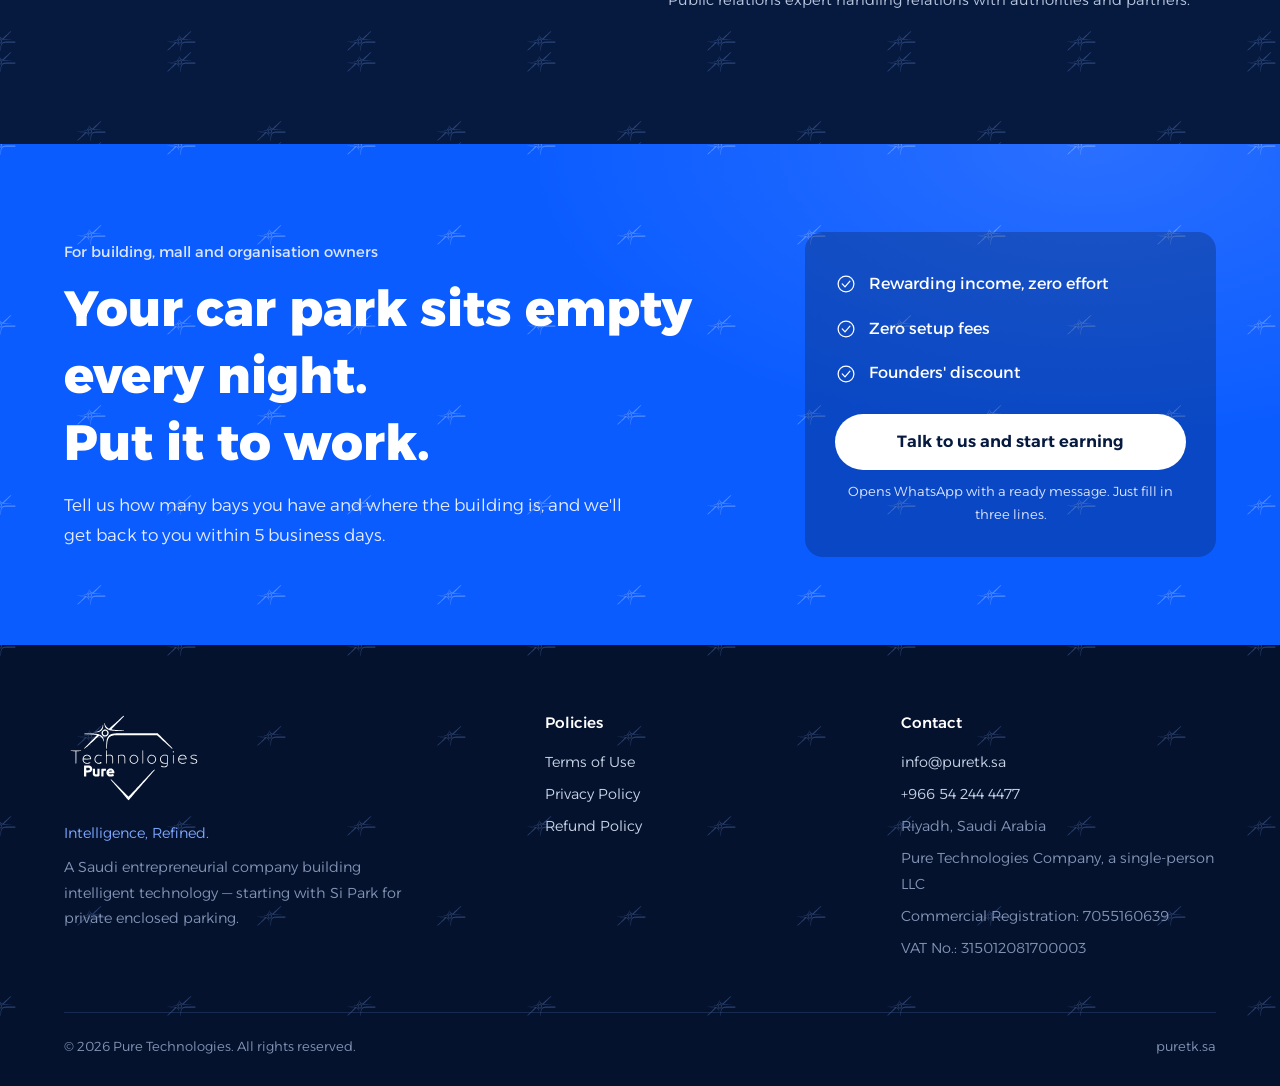
==== commit 348f22f0: "Add canonical links pointing to puretk.sa Avoids duplicate-content indexing now that puretk.com.sa s" ====
--- a/en/index.html
+++ b/en/index.html
@@ -5,6 +5,7 @@
 <meta name="viewport" content="width=device-width,initial-scale=1">
 <title>Pure Technologies | Intelligence, Refined.</title>
 <meta name="description" content="Pure Technologies is a Saudi entrepreneurial company. Its product Si Park offers private enclosed parking metered and charged automatically by plate recognition.">
+<link rel="canonical" href="https://puretk.sa/en/">
 <link rel="alternate" hreflang="ar" href="https://puretk.sa/">
 <link rel="alternate" hreflang="en" href="https://puretk.sa/en/">
 <link rel="icon" href="../assets/favicon.svg" type="image/svg+xml">
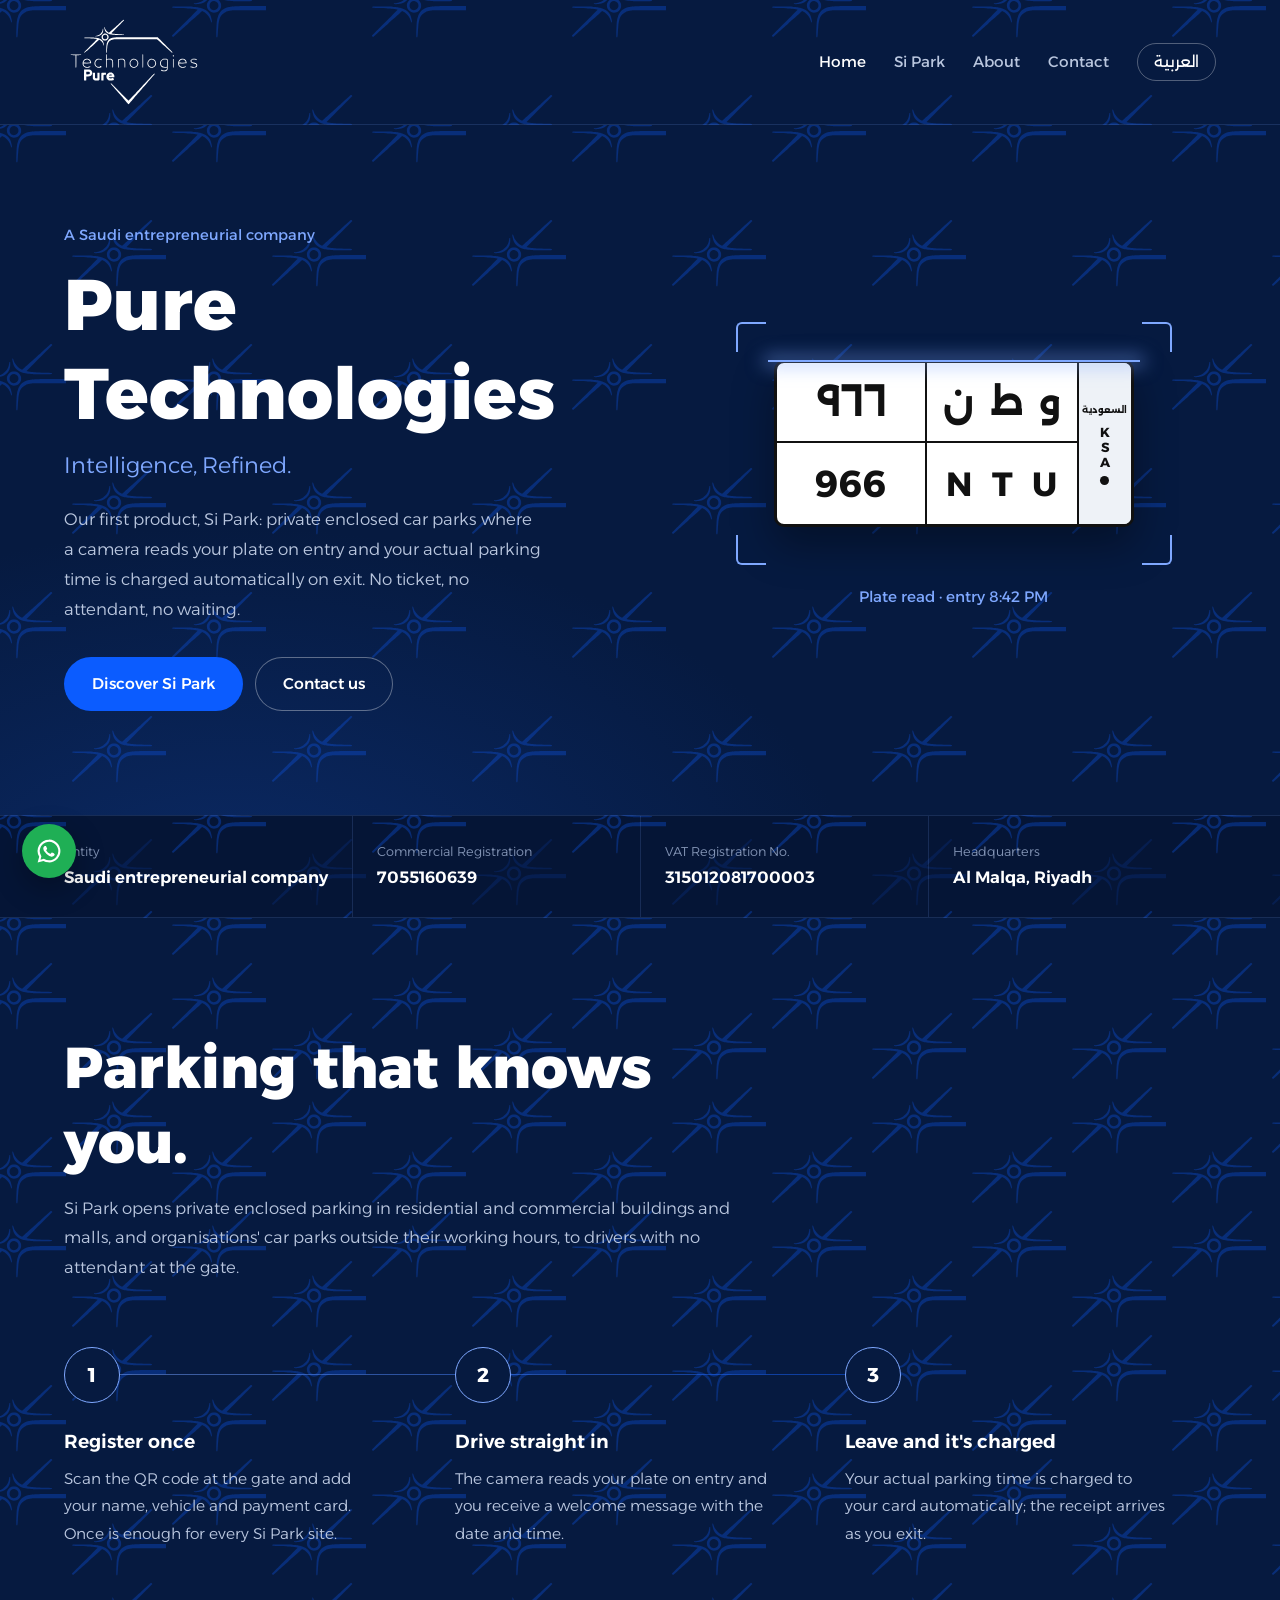
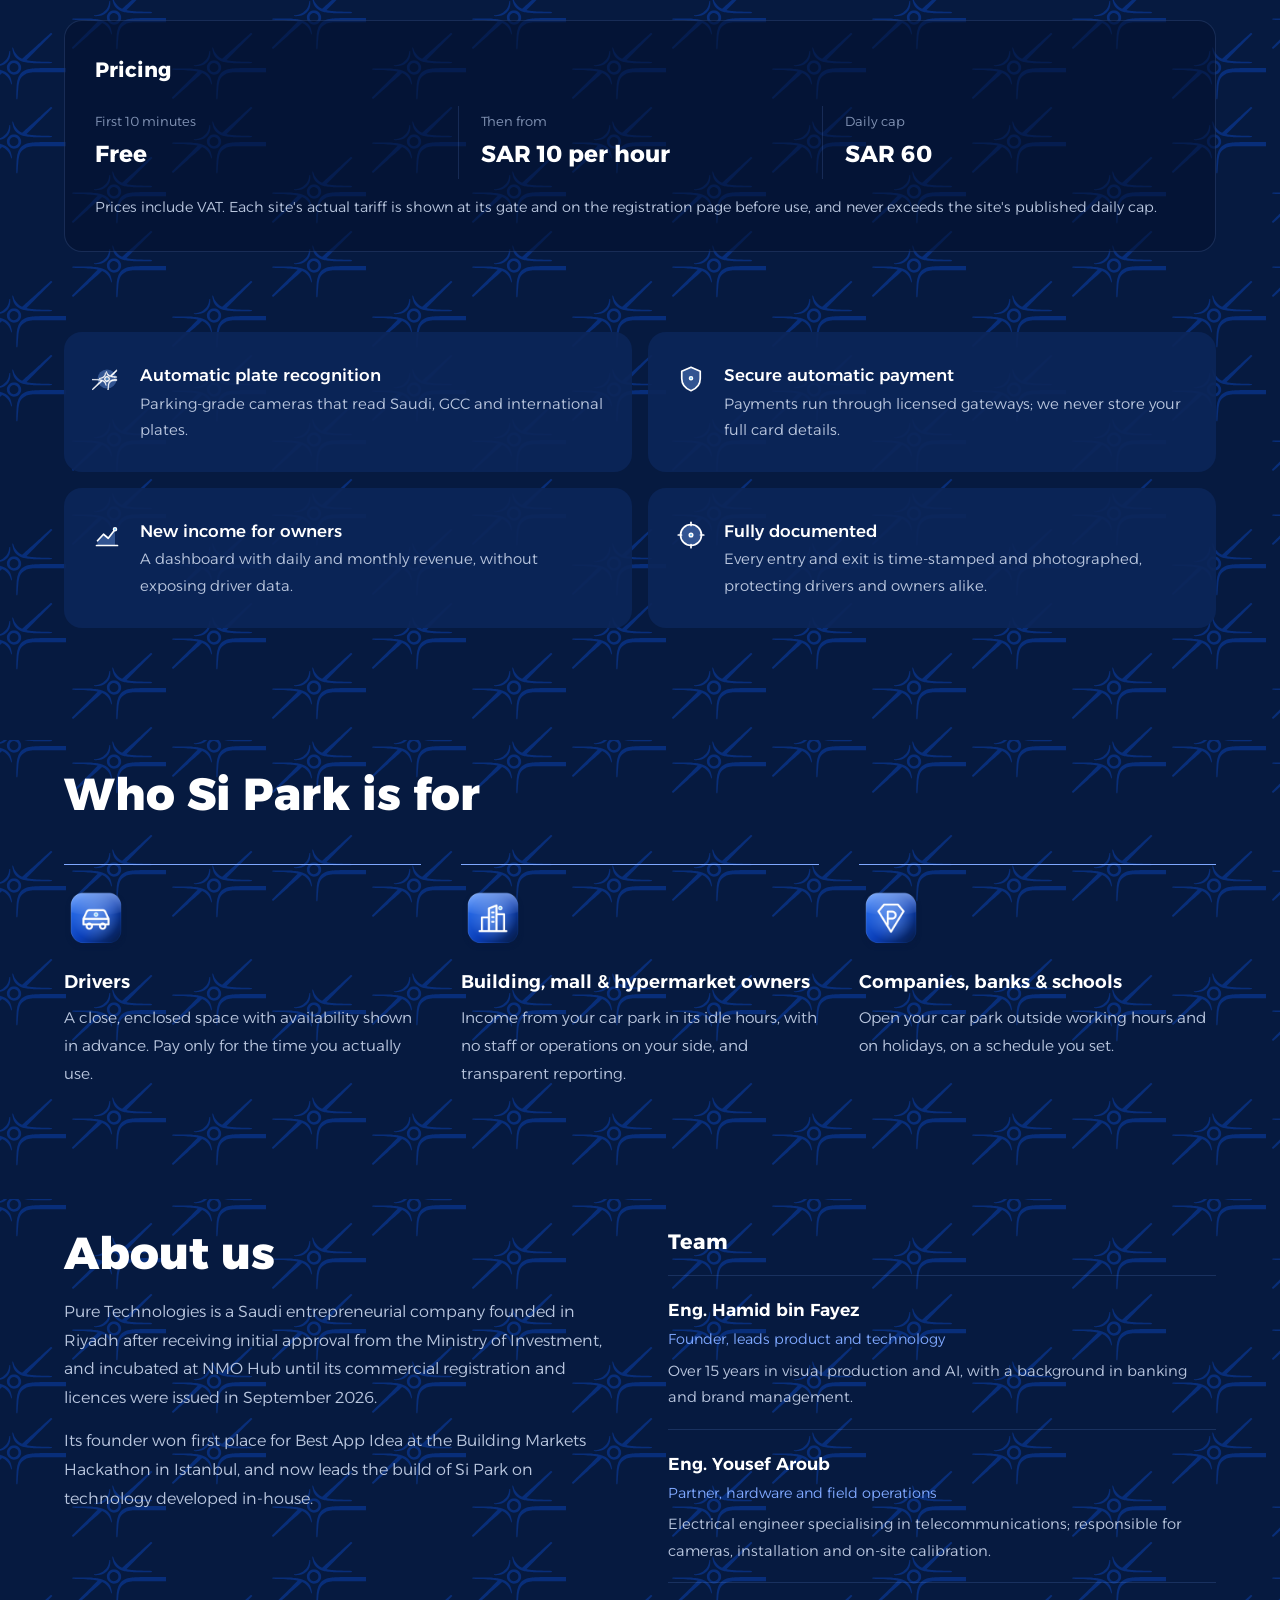
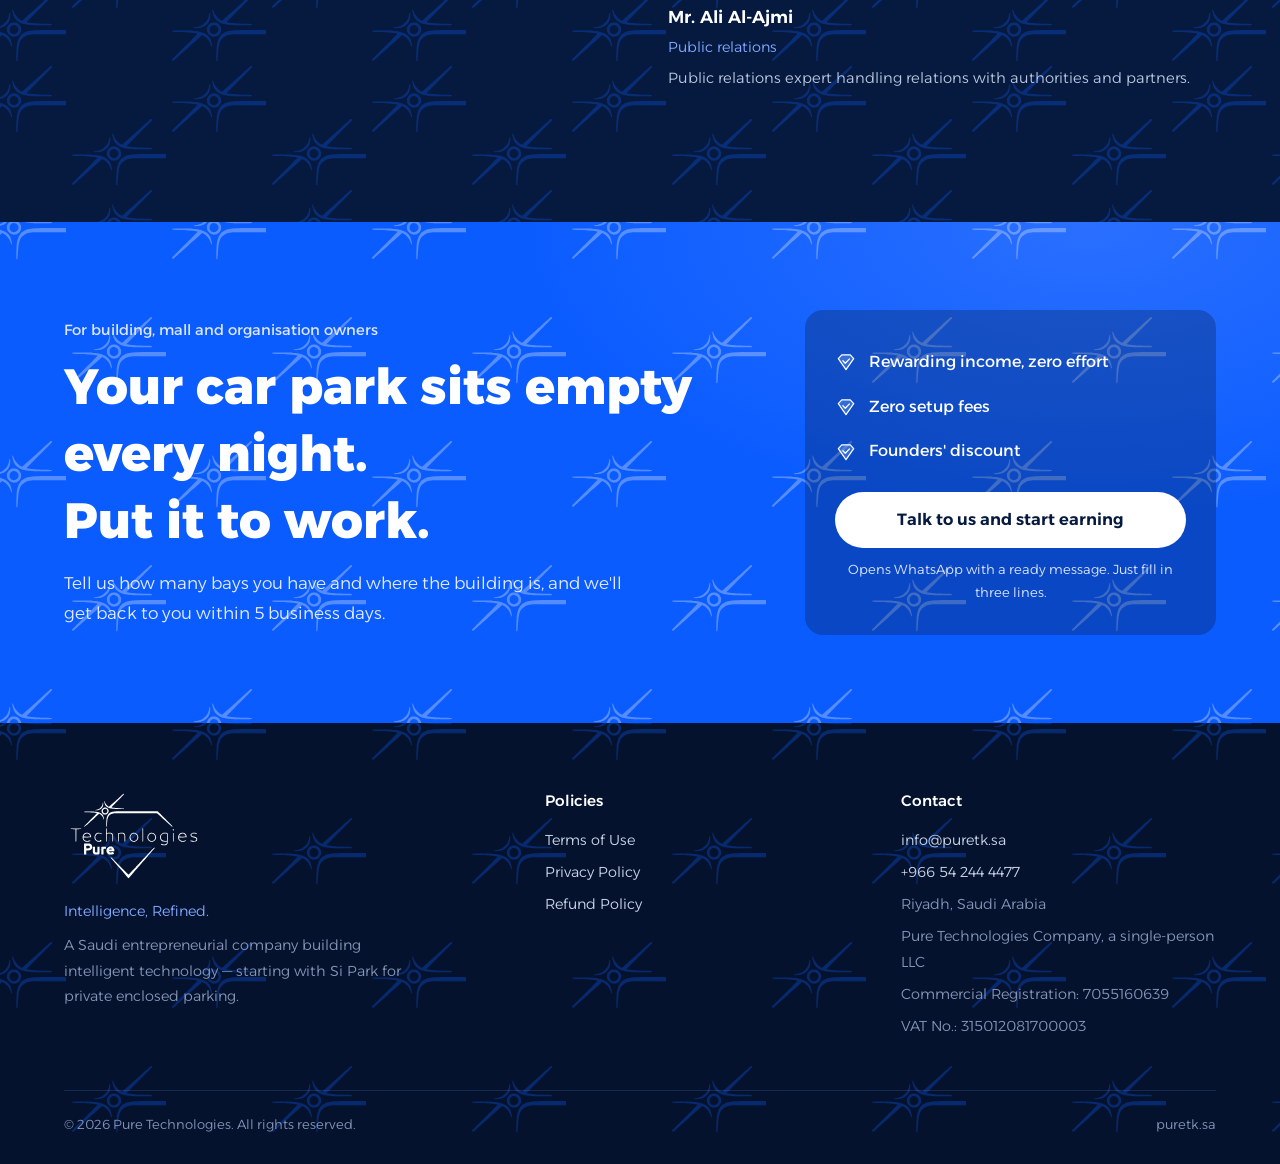
==== commit 48646d17: "Apply brand v3: official Pattern A at 30%, smart-mobility 3D icons Co-Authored-By: Claude Opus 5.5 <" ====
--- a/en/index.html
+++ b/en/index.html
@@ -59,7 +59,7 @@
 
 <section class="audience"><div class="wrap">
   <h2 class="sec-title">Who Si Park is for</h2>
-  <ul class="aud"><li><h3>Drivers</h3><p>A close, enclosed space with availability shown in advance. Pay only for the time you actually use.</p></li><li><h3>Building, mall & hypermarket owners</h3><p>Income from your car park in its idle hours, with no staff or operations on your side, and transparent reporting.</p></li><li><h3>Companies, banks & schools</h3><p>Open your car park outside working hours and on holidays, on a schedule you set.</p></li></ul>
+  <ul class="aud"><li><img class="aud-ic" src="../assets/icons/glass/mob-car.png" alt="" width="64" height="64"><h3>Drivers</h3><p>A close, enclosed space with availability shown in advance. Pay only for the time you actually use.</p></li><li><img class="aud-ic" src="../assets/icons/glass/mob-city.png" alt="" width="64" height="64"><h3>Building, mall & hypermarket owners</h3><p>Income from your car park in its idle hours, with no staff or operations on your side, and transparent reporting.</p></li><li><img class="aud-ic" src="../assets/icons/glass/mob-parking.png" alt="" width="64" height="64"><h3>Companies, banks & schools</h3><p>Open your car park outside working hours and on holidays, on a schedule you set.</p></li></ul>
 </div></section>
 
 <section class="about" id="about"><div class="wrap">
--- a/assets/style.css
+++ b/assets/style.css
@@ -200,14 +200,14 @@
 }
 @media (prefers-reduced-motion:reduce){html{scroll-behavior:auto}.beam{animation:none;top:50%}}
 
-/* ---------- brand pattern: Neural Star lattice, 30% opacity ---------- */
+/* ---------- brand pattern: Official Pattern A (Star Monogram), 30% opacity ---------- */
 :root{--pat-dark:url("pattern-dark.svg");--pat-light:url("pattern-light.svg");--pat-blue:url("pattern-blue.svg")}
-body,.site-header,.sipark,.audience,.facts-band{background-image:var(--pat-dark);background-repeat:repeat;background-size:180px 180px}
-.hero{background-image:var(--pat-dark),radial-gradient(900px 560px at 18% 115%,var(--navy-3) 0%,rgba(6,26,64,0) 70%);background-size:180px 180px,auto;background-repeat:repeat,no-repeat}
-.page-head{background-image:var(--pat-dark),radial-gradient(700px 360px at 15% 120%,var(--navy-3) 0%,rgba(6,26,64,0) 70%);background-size:180px 180px,auto;background-repeat:repeat,no-repeat}
-.closing{background-image:var(--pat-blue),radial-gradient(800px 420px at 85% 0%,#2A6FFF 0%,rgba(11,92,255,0) 70%);background-size:180px 180px,auto;background-repeat:repeat,no-repeat}
-.site-footer{background-image:var(--pat-dark);background-size:180px 180px}
-main>section:not([class]){background-image:var(--pat-light);background-size:220px 220px}
+body,.site-header,.sipark,.audience,.facts-band{background-image:var(--pat-dark);background-repeat:repeat;background-size:200px 248px}
+.hero{background-image:var(--pat-dark),radial-gradient(900px 560px at 18% 115%,var(--navy-3) 0%,rgba(6,26,64,0) 70%);background-size:200px 248px,auto;background-repeat:repeat,no-repeat}
+.page-head{background-image:var(--pat-dark),radial-gradient(700px 360px at 15% 120%,var(--navy-3) 0%,rgba(6,26,64,0) 70%);background-size:200px 248px,auto;background-repeat:repeat,no-repeat}
+.closing{background-image:var(--pat-blue),radial-gradient(800px 420px at 85% 0%,#2A6FFF 0%,rgba(11,92,255,0) 70%);background-size:200px 248px,auto;background-repeat:repeat,no-repeat}
+.site-footer{background-image:var(--pat-dark);background-size:200px 248px}
+main>section:not([class]){background-image:var(--pat-light);background-size:200px 248px}
 .feats li{background-color:rgba(11,37,88,.92)}
 .contact-item,.toc{background-color:rgba(255,255,255,.96)}
 
@@ -230,7 +230,7 @@
 .team h3{font-size:1.08rem;font-weight:600}
 .team .role{color:var(--sky);font-size:.9rem}
 .team p{color:var(--soft);font-size:.92rem;margin-top:4px}
-.about{background-image:var(--pat-dark);background-size:180px 180px}
+.about{background-image:var(--pat-dark);background-size:200px 248px}
 @media (max-width:960px){
   .price-row{grid-template-columns:1fr}
   .price-row div{border-inline-start:0;padding:12px 0;border-top:1px solid var(--hair)}
@@ -238,3 +238,5 @@
   .about-grid{grid-template-columns:1fr;gap:28px}
   .about{padding:8px 0 72px}
 }
+/* v3 icon set: 3D-glass audience icons */
+.aud-ic{display:block;width:64px;height:64px;margin-bottom:14px;border-radius:16px}
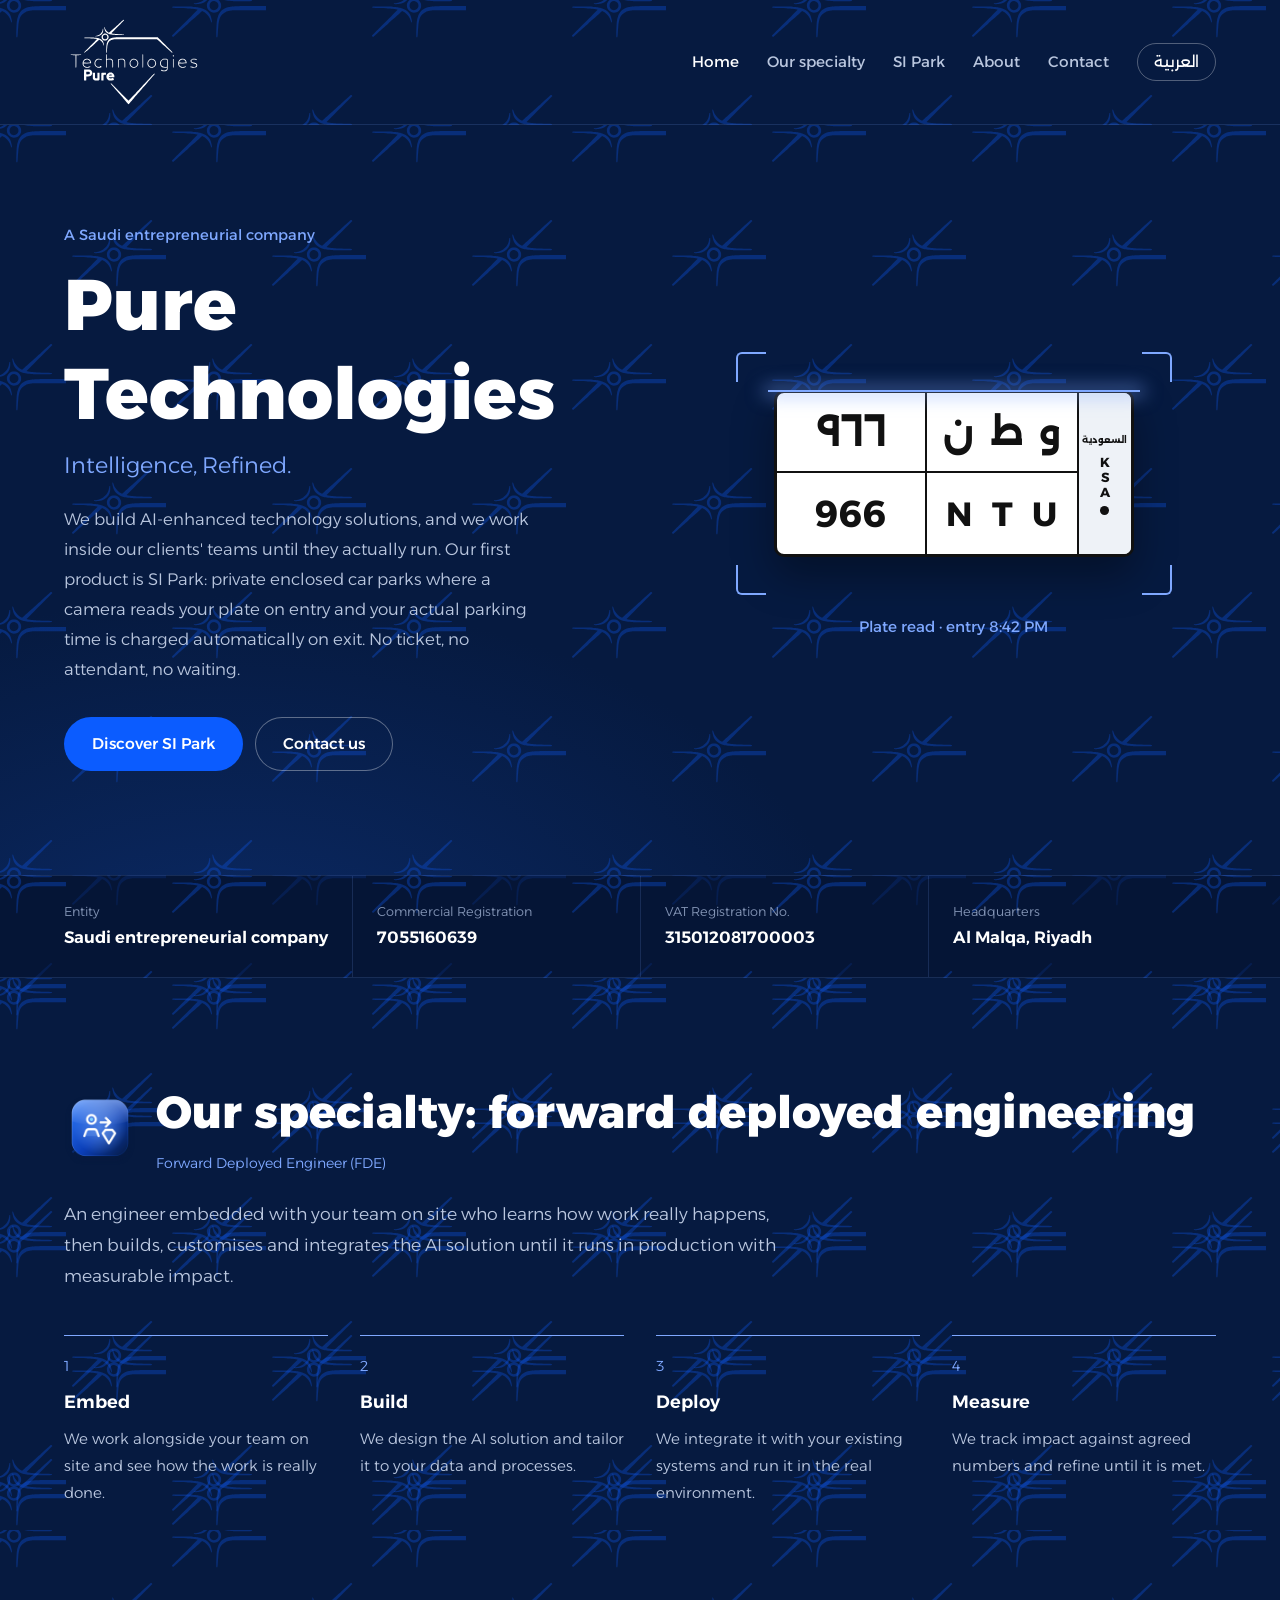
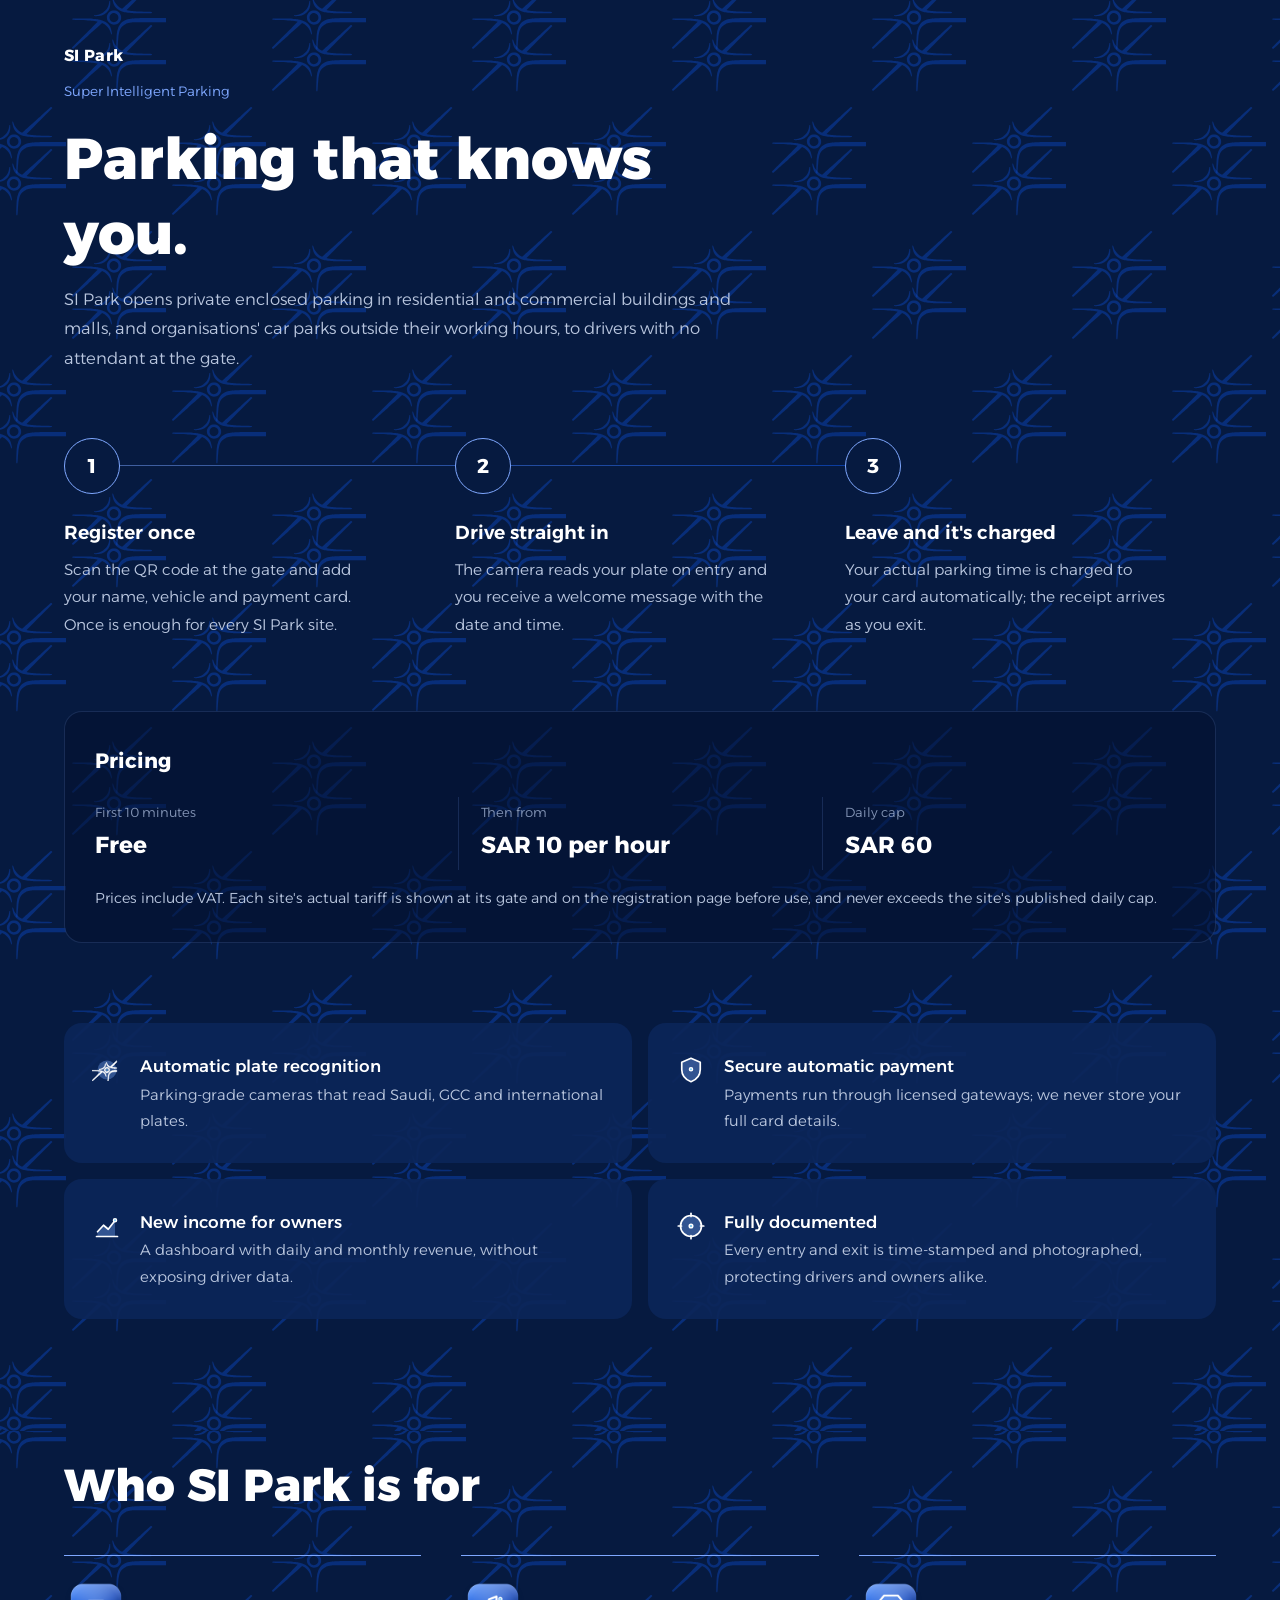
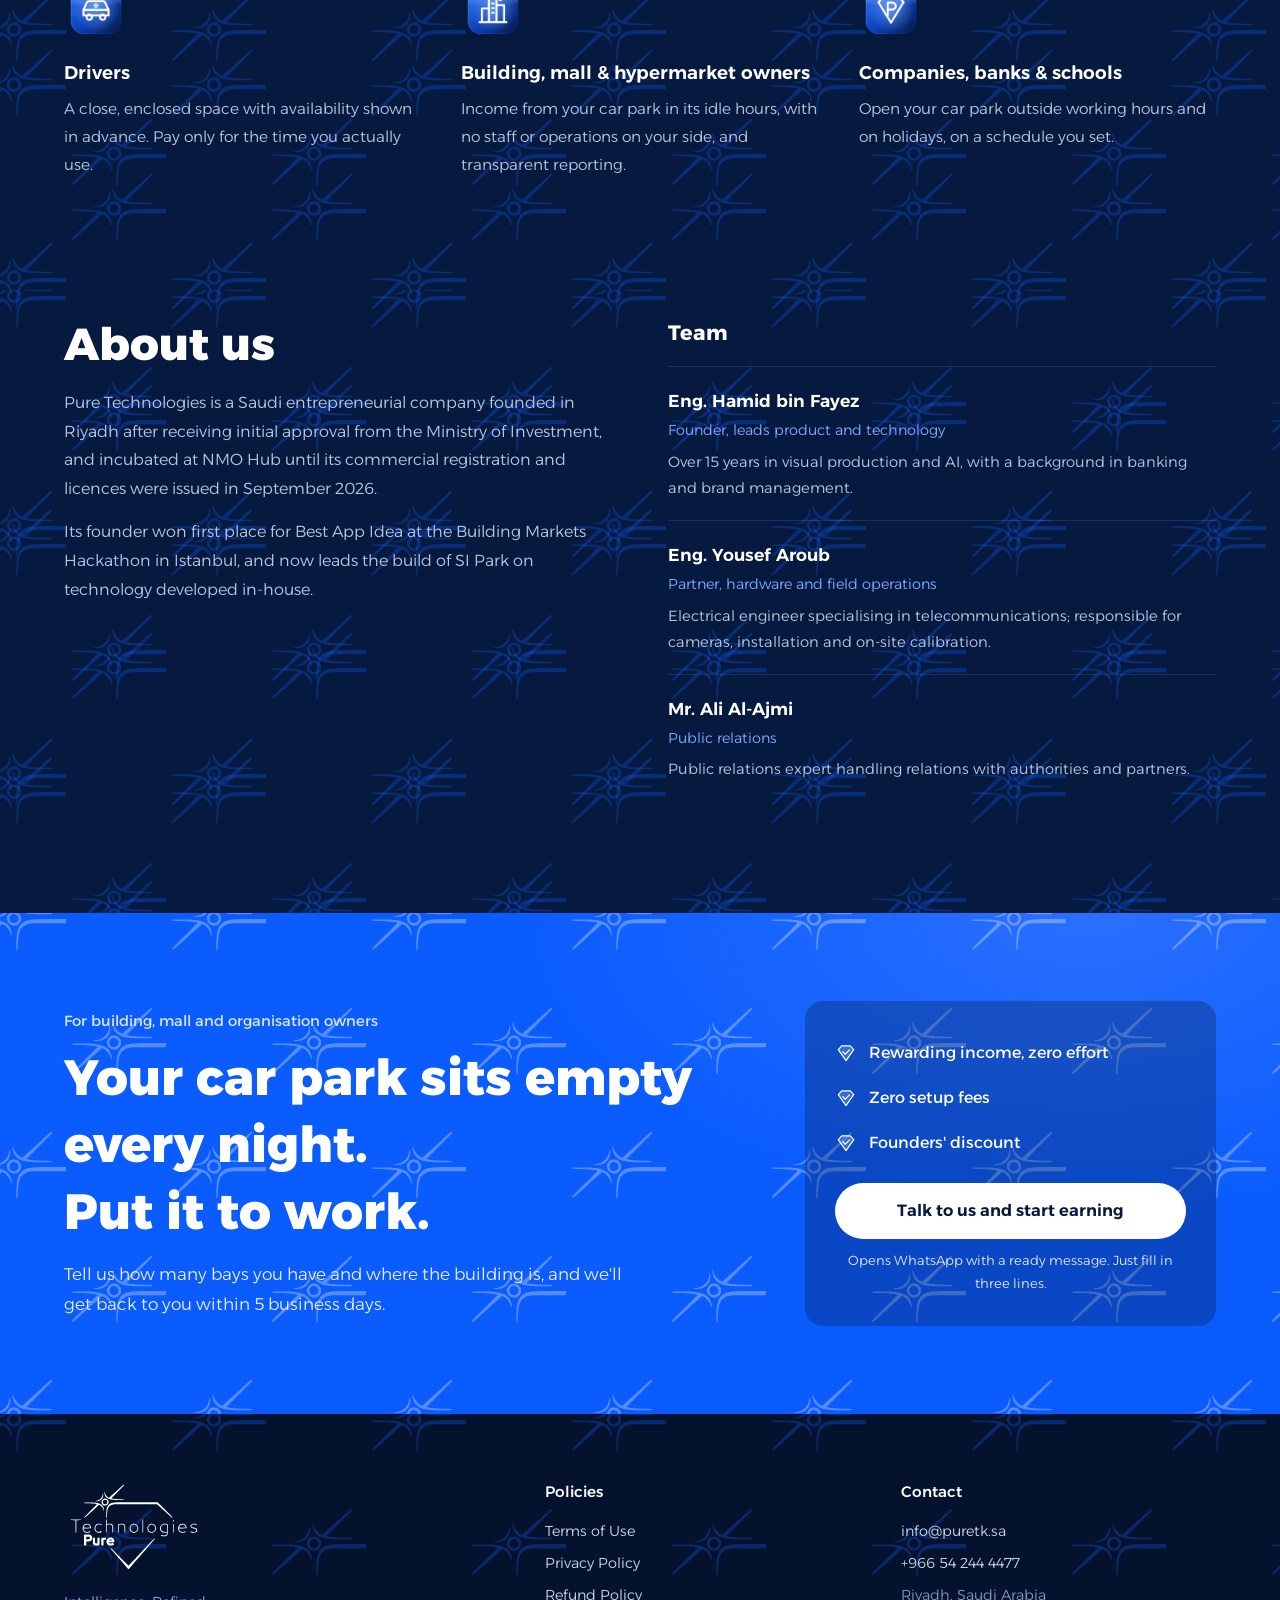
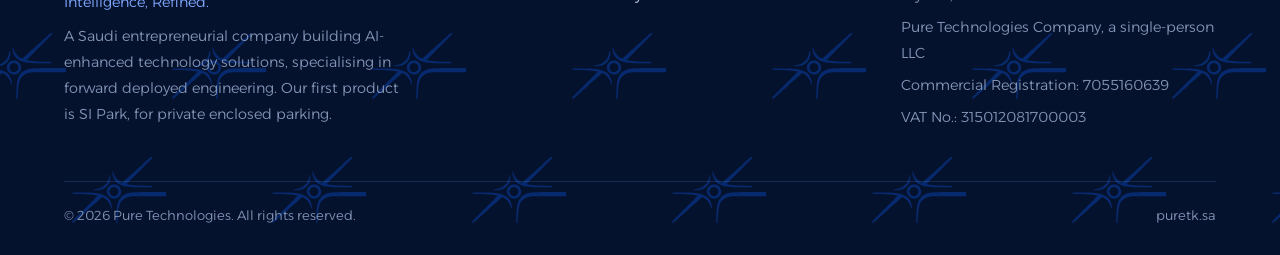
==== commit ad37cc22: "Brand v3.0: English logo only, SI Park naming, FDE specialty section, 88% Latin pairing Co-Authored-" ====
--- a/en/index.html
+++ b/en/index.html
@@ -4,7 +4,7 @@
 <meta charset="utf-8">
 <meta name="viewport" content="width=device-width,initial-scale=1">
 <title>Pure Technologies | Intelligence, Refined.</title>
-<meta name="description" content="Pure Technologies is a Saudi entrepreneurial company. Its product Si Park offers private enclosed parking metered and charged automatically by plate recognition.">
+<meta name="description" content="Pure Technologies is a Saudi entrepreneurial company. Its product SI Park offers private enclosed parking metered and charged automatically by plate recognition.">
 <link rel="canonical" href="https://puretk.sa/en/">
 <link rel="alternate" hreflang="ar" href="https://puretk.sa/">
 <link rel="alternate" hreflang="en" href="https://puretk.sa/en/">
@@ -12,7 +12,7 @@
 <link rel="apple-touch-icon" href="../assets/apple-touch-icon.png">
 <meta name="theme-color" content="#061A40">
 <meta property="og:title" content="Pure Technologies | Intelligence, Refined.">
-<meta property="og:description" content="Pure Technologies is a Saudi entrepreneurial company. Its product Si Park offers private enclosed parking metered and charged automatically by plate recognition.">
+<meta property="og:description" content="Pure Technologies is a Saudi entrepreneurial company. Its product SI Park offers private enclosed parking metered and charged automatically by plate recognition.">
 <meta property="og:type" content="website">
 <link rel="preconnect" href="https://fonts.googleapis.com">
 <link rel="preconnect" href="https://fonts.gstatic.com" crossorigin>
@@ -23,7 +23,7 @@
 <header class="site-header"><div class="wrap">
   <a class="brand" href="index.html"><img src="../assets/logo-en-white.svg" alt="Pure Technologies" width="140"></a>
   <button class="menu-btn" aria-expanded="false" onclick="var n=document.querySelector('nav.main');n.classList.toggle('open');this.setAttribute('aria-expanded',n.classList.contains('open'))">Menu</button>
-  <nav class="main"><a href="index.html" aria-current="page">Home</a><a href="index.html#sipark">Si Park</a><a href="index.html#about">About</a><a href="contact.html">Contact</a><a class="lang" href="../index.html" hreflang="ar">العربية</a></nav>
+  <nav class="main"><a href="index.html" aria-current="page">Home</a><a href="index.html#fde">Our specialty</a><a href="index.html#sipark">SI Park</a><a href="index.html#about">About</a><a href="contact.html">Contact</a><a class="lang" href="../index.html" hreflang="ar">العربية</a></nav>
 </div></header>
 <main>
 
@@ -32,8 +32,8 @@
     <span class="eyebrow">A Saudi entrepreneurial company</span>
     <h1>Pure Technologies</h1>
     <div class="tg">Intelligence, Refined.</div>
-    <p class="lead">Our first product, Si Park: private enclosed car parks where a camera reads your plate on entry and your actual parking time is charged automatically on exit. No ticket, no attendant, no waiting.</p>
-    <div class="cta"><a class="btn" href="#sipark">Discover Si Park</a><a class="btn btn-out" href="contact.html">Contact us</a></div>
+    <p class="lead">We build AI-enhanced technology solutions, and we work inside our clients' teams until they actually run. Our first product is SI Park: private enclosed car parks where a camera reads your plate on entry and your actual parking time is charged automatically on exit. No ticket, no attendant, no waiting.</p>
+    <div class="cta"><a class="btn" href="#sipark">Discover SI Park</a><a class="btn btn-out" href="contact.html">Contact us</a></div>
   </div>
   <div class="hero-vis"><div class="scanner" aria-hidden="true">
       <span class="corner c1"></span><span class="corner c2"></span><span class="corner c3"></span><span class="corner c4"></span>
@@ -50,21 +50,28 @@
 
 <section class="facts-band"><div class="wrap"><div class="facts"><div><small>Entity</small><strong>Saudi entrepreneurial company</strong></div><div><small>Commercial Registration</small><strong class="ltr">7055160639</strong></div><div><small>VAT Registration No.</small><strong class="ltr">315012081700003</strong></div><div><small>Headquarters</small><strong>Al Malqa, Riyadh</strong></div></div></div></section>
 
+<section class="fde" id="fde"><div class="wrap">
+  <div class="fde-head"><img src="../assets/icons/glass/svc-fde.png" alt="" width="72" height="72"><div><h2 class="sec-title">Our specialty: forward deployed engineering</h2><p class="fde-term" lang="en" dir="ltr">Forward Deployed Engineer (FDE)</p></div></div>
+  <p class="fde-p">An engineer embedded with your team on site who learns how work really happens, then builds, customises and integrates the AI solution until it runs in production with measurable impact.</p>
+  <ol class="fde-steps"><li><h3>Embed</h3><p>We work alongside your team on site and see how the work is really done.</p></li><li><h3>Build</h3><p>We design the AI solution and tailor it to your data and processes.</p></li><li><h3>Deploy</h3><p>We integrate it with your existing systems and run it in the real environment.</p></li><li><h3>Measure</h3><p>We track impact against agreed numbers and refine until it is met.</p></li></ol>
+</div></section>
+
 <section class="sipark" id="sipark"><div class="wrap">
-  <div class="sp-head"><h2>Parking that knows you.</h2><p>Si Park opens private enclosed parking in residential and commercial buildings and malls, and organisations' car parks outside their working hours, to drivers with no attendant at the gate.</p></div>
-  <ol class="journey"><li class="step"><span class="n">1</span><h3>Register once</h3><p>Scan the QR code at the gate and add your name, vehicle and payment card. Once is enough for every Si Park site.</p></li><li class="step"><span class="n">2</span><h3>Drive straight in</h3><p>The camera reads your plate on entry and you receive a welcome message with the date and time.</p></li><li class="step"><span class="n">3</span><h3>Leave and it's charged</h3><p>Your actual parking time is charged to your card automatically; the receipt arrives as you exit.</p></li></ol>
+  <p class="sp-name"><span lang="en" dir="ltr">SI Park</span><small>Super Intelligent Parking</small></p>
+  <div class="sp-head"><h2>Parking that knows you.</h2><p>SI Park opens private enclosed parking in residential and commercial buildings and malls, and organisations' car parks outside their working hours, to drivers with no attendant at the gate.</p></div>
+  <ol class="journey"><li class="step"><span class="n">1</span><h3>Register once</h3><p>Scan the QR code at the gate and add your name, vehicle and payment card. Once is enough for every SI Park site.</p></li><li class="step"><span class="n">2</span><h3>Drive straight in</h3><p>The camera reads your plate on entry and you receive a welcome message with the date and time.</p></li><li class="step"><span class="n">3</span><h3>Leave and it's charged</h3><p>Your actual parking time is charged to your card automatically; the receipt arrives as you exit.</p></li></ol>
   <div class="pricing" id="pricing"><h3>Pricing</h3><div class="price-row"><div><small>First 10 minutes</small><strong>Free</strong></div><div><small>Then from</small><strong>SAR 10 per hour</strong></div><div><small>Daily cap</small><strong>SAR 60</strong></div></div><p>Prices include VAT. Each site's actual tariff is shown at its gate and on the registration page before use, and never exceeds the site's published daily cap.</p></div>
   <ul class="feats"><li><img src="../assets/icons/svc-ai.svg" alt=""><div><h4>Automatic plate recognition</h4><p>Parking-grade cameras that read Saudi, GCC and international plates.</p></div></li><li><img src="../assets/icons/val-security.svg" alt=""><div><h4>Secure automatic payment</h4><p>Payments run through licensed gateways; we never store your full card details.</p></div></li><li><img src="../assets/icons/svc-analytics.svg" alt=""><div><h4>New income for owners</h4><p>A dashboard with daily and monthly revenue, without exposing driver data.</p></div></li><li><img src="../assets/icons/val-precision.svg" alt=""><div><h4>Fully documented</h4><p>Every entry and exit is time-stamped and photographed, protecting drivers and owners alike.</p></div></li></ul>
 </div></section>
 
 <section class="audience"><div class="wrap">
-  <h2 class="sec-title">Who Si Park is for</h2>
+  <h2 class="sec-title">Who SI Park is for</h2>
   <ul class="aud"><li><img class="aud-ic" src="../assets/icons/glass/mob-car.png" alt="" width="64" height="64"><h3>Drivers</h3><p>A close, enclosed space with availability shown in advance. Pay only for the time you actually use.</p></li><li><img class="aud-ic" src="../assets/icons/glass/mob-city.png" alt="" width="64" height="64"><h3>Building, mall & hypermarket owners</h3><p>Income from your car park in its idle hours, with no staff or operations on your side, and transparent reporting.</p></li><li><img class="aud-ic" src="../assets/icons/glass/mob-parking.png" alt="" width="64" height="64"><h3>Companies, banks & schools</h3><p>Open your car park outside working hours and on holidays, on a schedule you set.</p></li></ul>
 </div></section>
 
 <section class="about" id="about"><div class="wrap">
   <div class="about-grid">
-    <div><h2 class="sec-title">About us</h2><p>Pure Technologies is a Saudi entrepreneurial company founded in Riyadh after receiving initial approval from the Ministry of Investment, and incubated at NMO Hub until its commercial registration and licences were issued in September 2026.</p><p>Its founder won first place for Best App Idea at the Building Markets Hackathon in Istanbul, and now leads the build of Si Park on technology developed in-house.</p></div>
+    <div><h2 class="sec-title">About us</h2><p>Pure Technologies is a Saudi entrepreneurial company founded in Riyadh after receiving initial approval from the Ministry of Investment, and incubated at NMO Hub until its commercial registration and licences were issued in September 2026.</p><p>Its founder won first place for Best App Idea at the Building Markets Hackathon in Istanbul, and now leads the build of SI Park on technology developed in-house.</p></div>
     <div><h3 class="team-title">Team</h3><ul class="team"><li><h3>Eng. Hamid bin Fayez</h3><span class="role">Founder, leads product and technology</span><p>Over 15 years in visual production and AI, with a background in banking and brand management.</p></li><li><h3>Eng. Yousef Aroub</h3><span class="role">Partner, hardware and field operations</span><p>Electrical engineer specialising in telecommunications; responsible for cameras, installation and on-site calibration.</p></li><li><h3>Mr. Ali Al-Ajmi</h3><span class="role">Public relations</span><p>Public relations expert handling relations with authorities and partners.</p></li></ul></div>
   </div>
 </div></section>
@@ -77,7 +84,7 @@
   </div>
   <div class="closing-act">
     <ul class="pts"><li><img src="../assets/icons/ui-check.svg" alt="">Rewarding income, zero effort</li><li><img src="../assets/icons/ui-check.svg" alt="">Zero setup fees</li><li><img src="../assets/icons/ui-check.svg" alt="">Founders' discount</li></ul>
-    <a class="btn" href="https://wa.me/966542444477?text=Hello%2C%20I%20have%20an%20enclosed%20car%20park%20and%20would%20like%20to%20run%20it%20with%20Si%20Park.%0ABuilding%20location%3A%20%0ANumber%20of%20bays%3A%20%0AHours%20it%20sits%20empty%3A%20" rel="noopener">Talk to us and start earning</a>
+    <a class="btn" href="https://wa.me/966542444477?text=Hello%2C%20I%20have%20an%20enclosed%20car%20park%20and%20would%20like%20to%20run%20it%20with%20SI%20Park.%0ABuilding%20location%3A%20%0ANumber%20of%20bays%3A%20%0AHours%20it%20sits%20empty%3A%20" rel="noopener">Talk to us and start earning</a>
     <small>Opens WhatsApp with a ready message. Just fill in three lines.</small>
   </div>
 </div></section>
@@ -86,7 +93,7 @@
 </main>
 <footer class="site-footer"><div class="wrap">
   <div class="f-grid">
-    <div class="f-brand"><img src="../assets/logo-en-white.svg" alt="Pure Technologies" width="140"><div class="tag">Intelligence, Refined.</div><p style="margin-top:8px;max-width:340px">A Saudi entrepreneurial company building intelligent technology — starting with Si Park for private enclosed parking.</p></div>
+    <div class="f-brand"><img src="../assets/logo-en-white.svg" alt="Pure Technologies" width="140"><div class="tag">Intelligence, Refined.</div><p style="margin-top:8px;max-width:340px">A Saudi entrepreneurial company building AI-enhanced technology solutions, specialising in forward deployed engineering. Our first product is SI Park, for private enclosed parking.</p></div>
     <div><h5>Policies</h5><ul><li><a href="terms.html">Terms of Use</a></li><li><a href="privacy.html">Privacy Policy</a></li><li><a href="refund.html">Refund Policy</a></li></ul></div>
     <div><h5>Contact</h5><ul>
       <li><a href="mailto:info@puretk.sa">info@puretk.sa</a></li>
--- a/assets/style.css
+++ b/assets/style.css
@@ -240,3 +240,25 @@
 }
 /* v3 icon set: 3D-glass audience icons */
 .aud-ic{display:block;width:64px;height:64px;margin-bottom:14px;border-radius:16px}
+/* brand v3: FDE specialty */
+.fde{padding:104px 0 24px;background-image:var(--pat-dark);background-size:200px 248px}
+.fde-head{display:flex;align-items:center;gap:20px}
+.fde-head img{border-radius:18px;flex:none}
+.fde-term{color:var(--sky);font-size:.88rem;margin-top:.6em;direction:ltr;text-align:start}
+html[dir=rtl] .fde-term{text-align:right}
+.fde-p{color:var(--soft);font-size:1.08rem;max-width:62ch;margin-top:22px}
+.fde-steps{list-style:none;counter-reset:f;display:grid;grid-template-columns:repeat(4,1fr);gap:32px;margin-top:44px}
+.fde-steps li{counter-increment:f;border-top:1px solid var(--sky);padding-top:18px}
+.fde-steps li::before{content:counter(f,arabic-indic);display:block;color:var(--sky);font-size:.9rem;margin-bottom:6px}
+html[lang=en] .fde-steps li::before{content:counter(f)}
+.fde-steps h3{font-size:1.12rem;font-weight:600}
+.fde-steps p{color:var(--soft);font-size:.94rem;margin-top:6px}
+.sp-name{display:flex;flex-direction:column;gap:.5em;margin-bottom:18px}
+.sp-name span{font-size:1rem;font-weight:700;color:#fff;letter-spacing:.02em}
+.sp-name small{color:var(--sky);font-size:.85rem}
+/* brand v3 type pairing: Latin set at 88% of the Arabic beside it */
+html[lang=ar] bdi,html[lang=ar] .ltr,html[lang=ar] [lang=en]{font-size:.88em}
+@media (max-width:960px){.fde{padding:72px 0 8px}.fde-steps{grid-template-columns:1fr 1fr;gap:24px}}
+@media (max-width:560px){.fde-steps{grid-template-columns:1fr}.fde-head{align-items:flex-start}}
+.sp-name{align-items:flex-start}
+@media (max-width:560px){.fde-head{flex-direction:column;align-items:flex-start;gap:14px}}
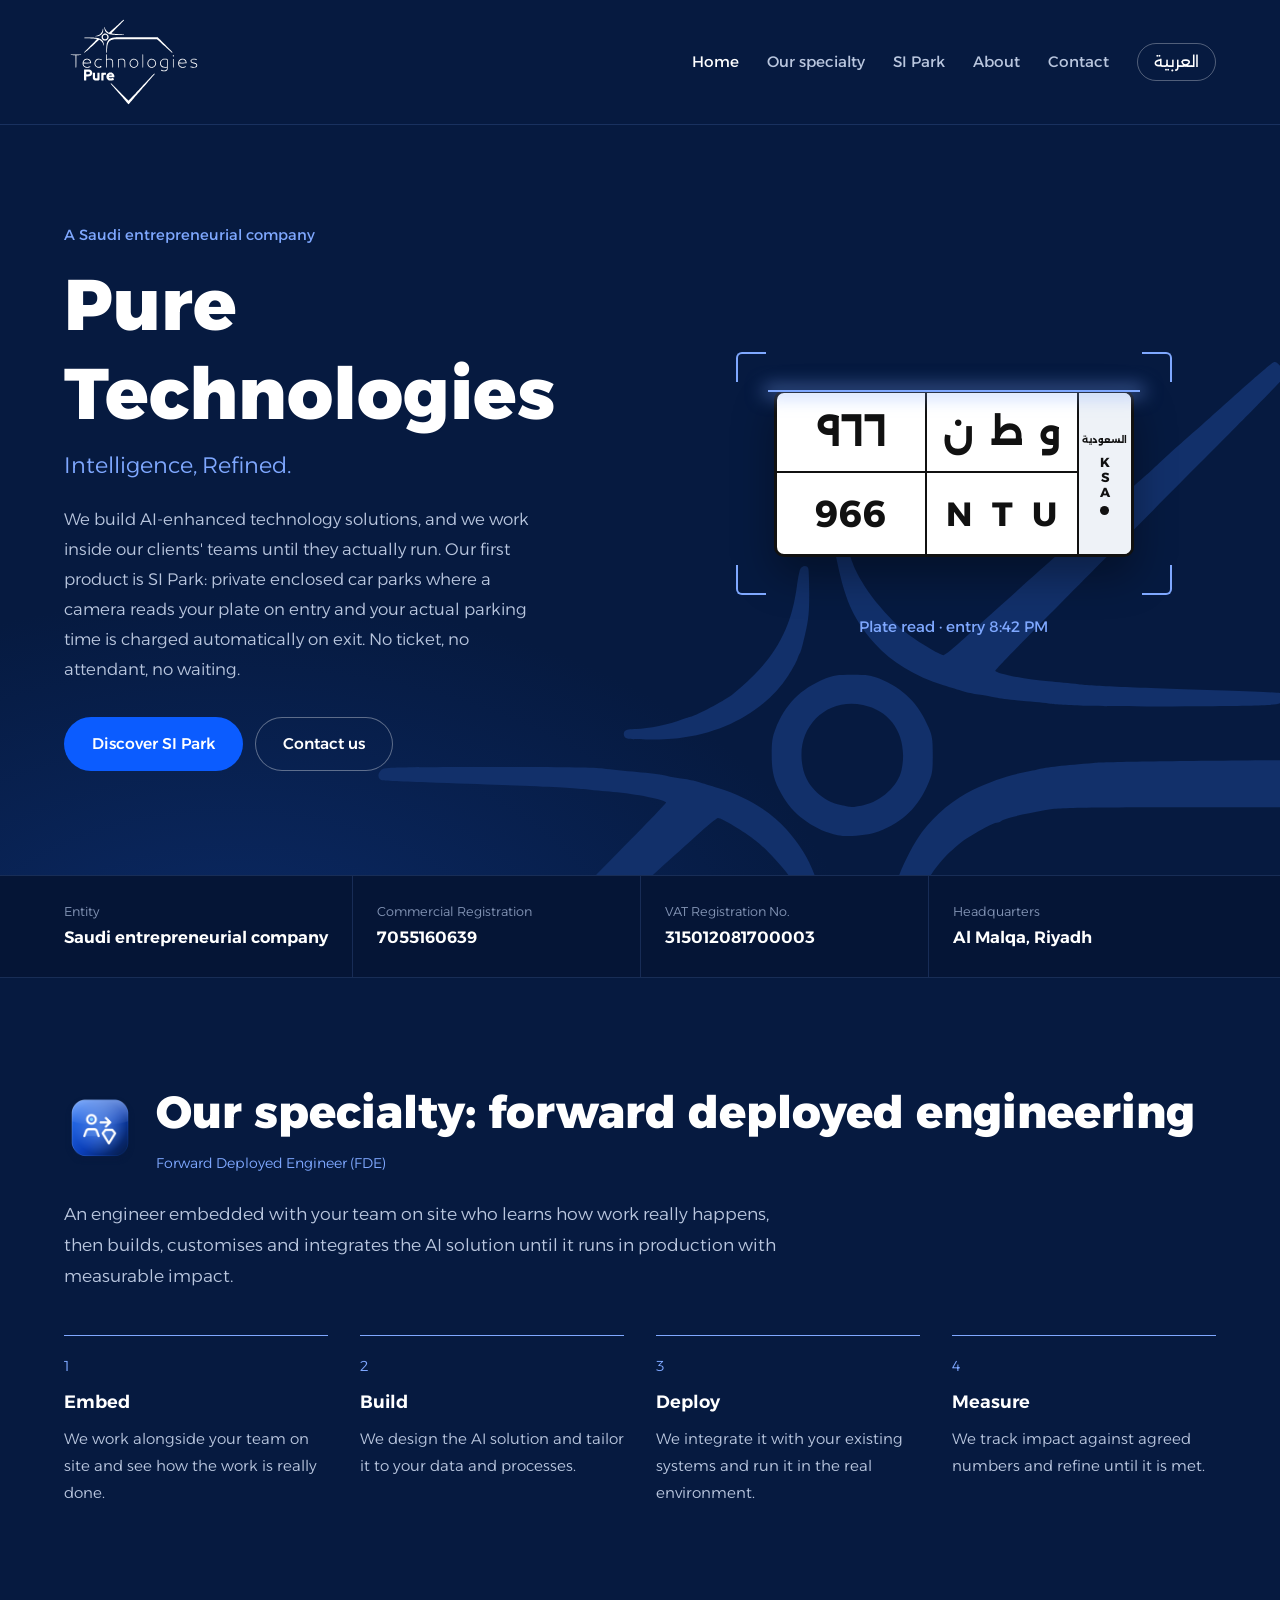
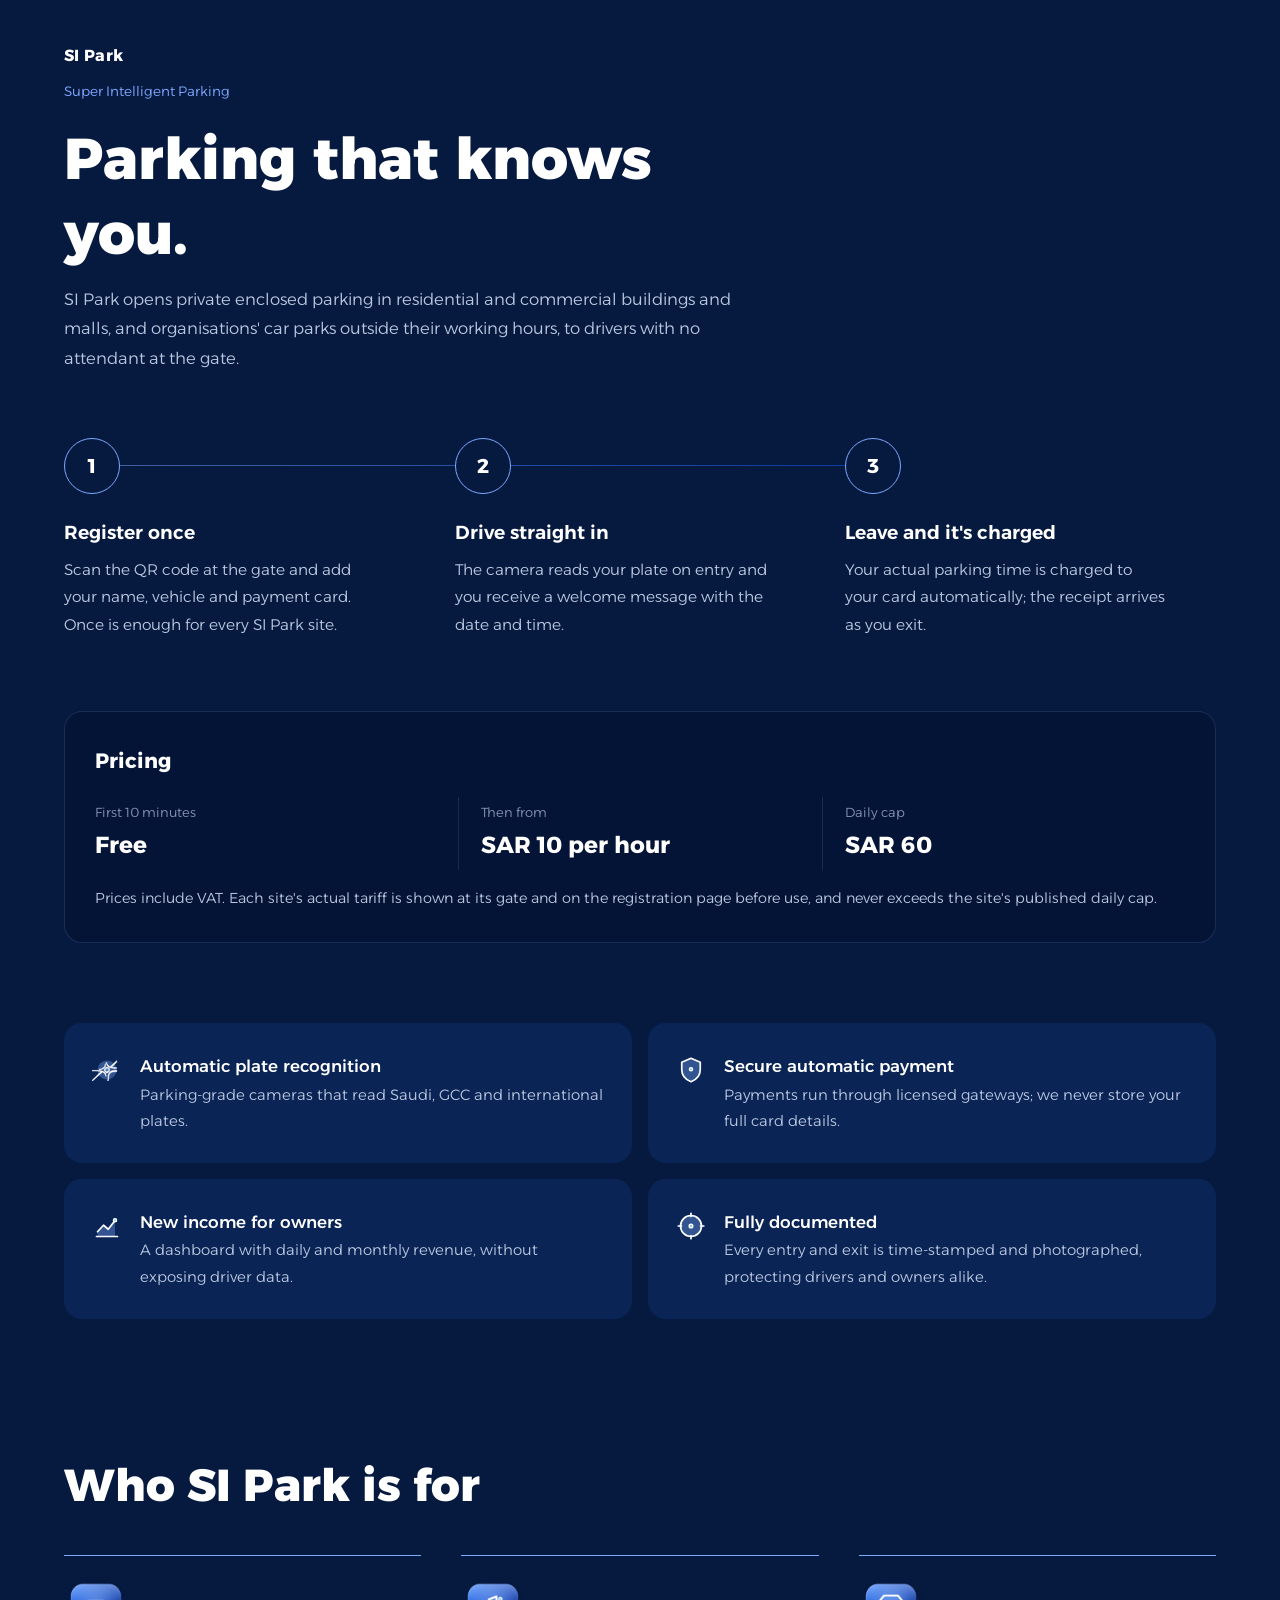
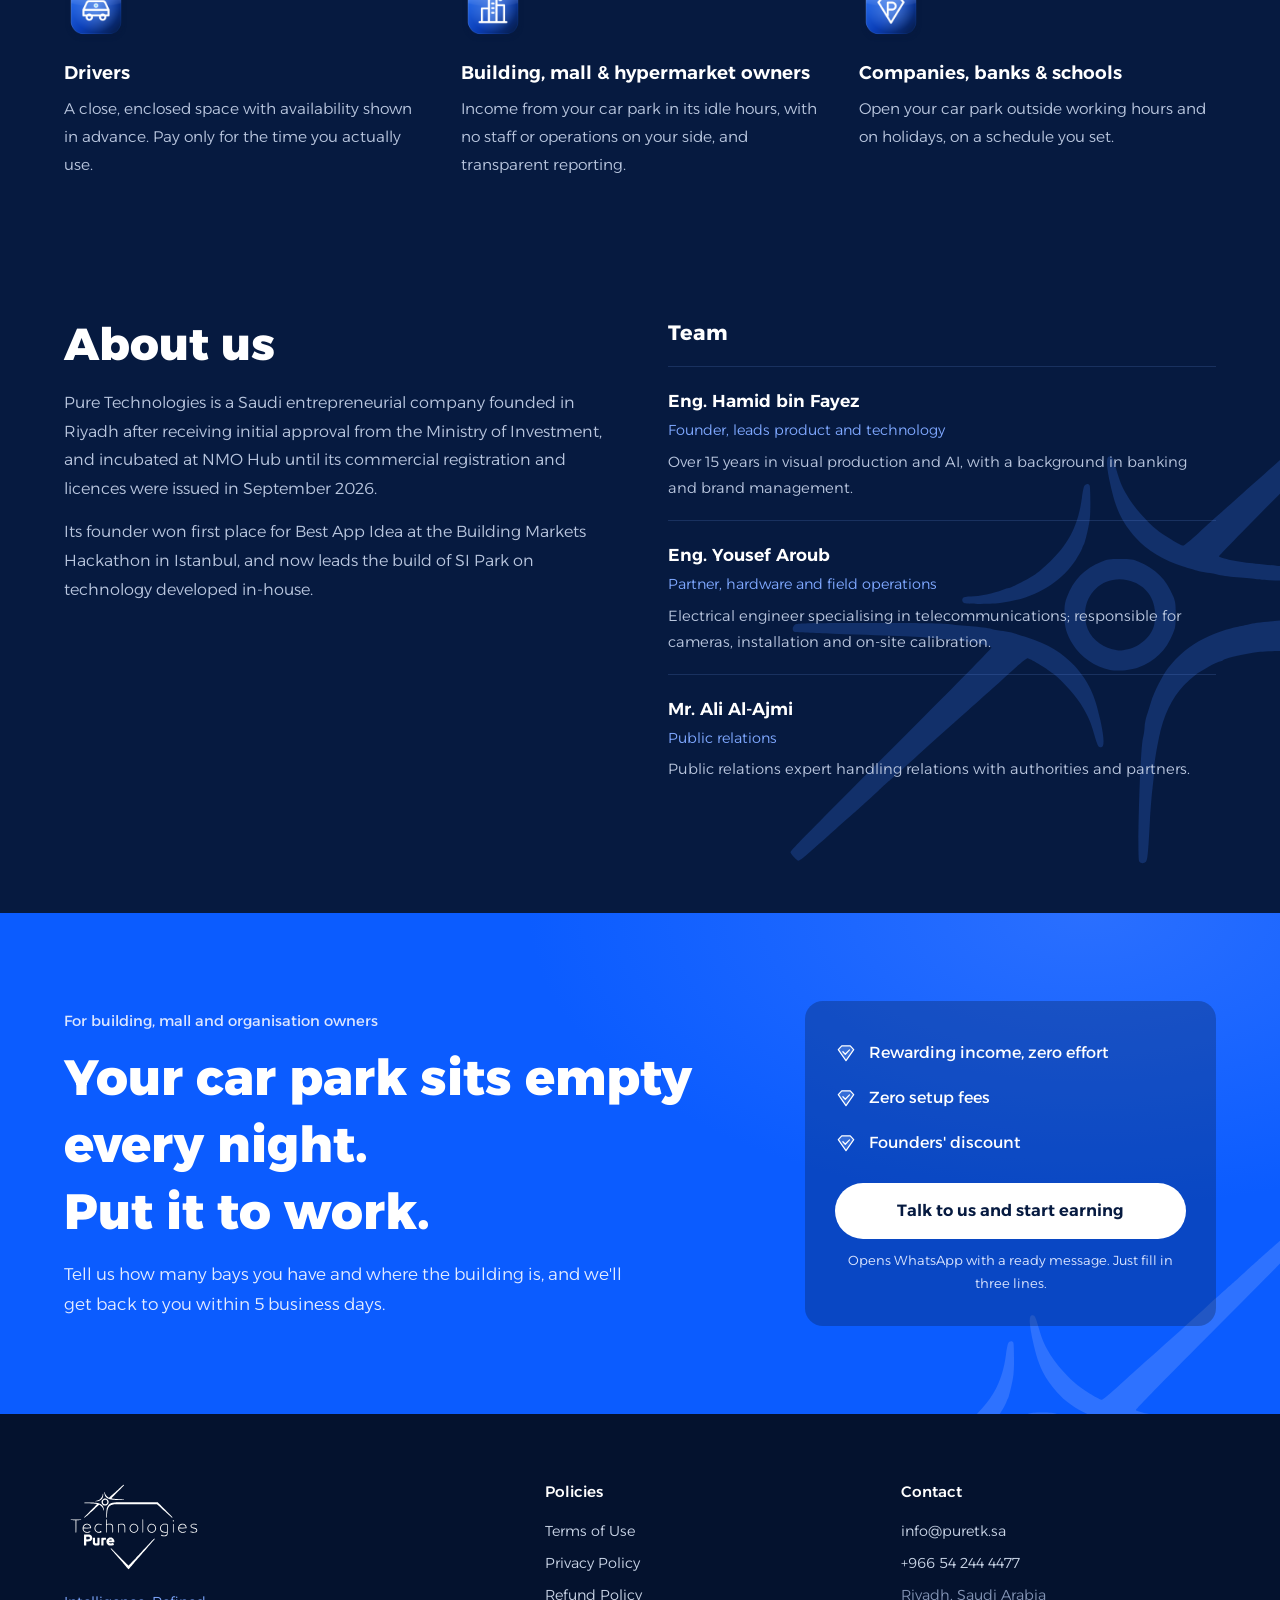
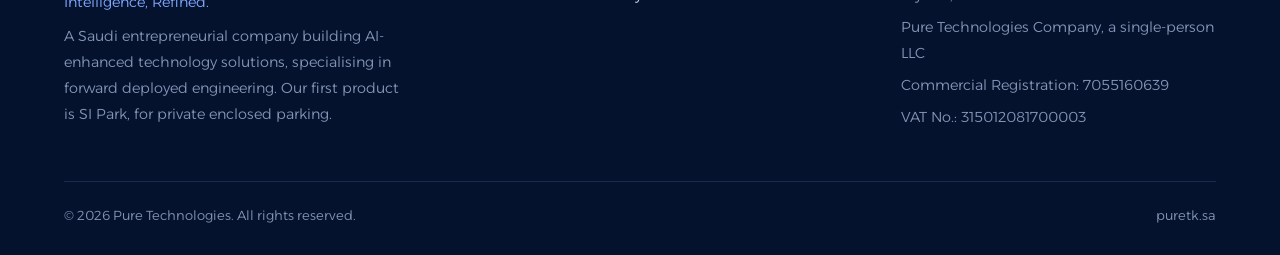
==== commit c4c39075: "Version the stylesheet URL so the host cache serves the new CSS Co-Authored-By: Claude Opus 5.5 <nor" ====
--- a/en/index.html
+++ b/en/index.html
@@ -17,7 +17,7 @@
 <link rel="preconnect" href="https://fonts.googleapis.com">
 <link rel="preconnect" href="https://fonts.gstatic.com" crossorigin>
 <link href="https://fonts.googleapis.com/css2?family=Alexandria:wght@300;400;500;600;700&display=swap" rel="stylesheet">
-<link rel="stylesheet" href="../assets/style.css">
+<link rel="stylesheet" href="../assets/style.css?v=8db6dd1c">
 </head>
 <body>
 <header class="site-header"><div class="wrap">
--- a/assets/style.css
+++ b/assets/style.css
@@ -200,14 +200,16 @@
 }
 @media (prefers-reduced-motion:reduce){html{scroll-behavior:auto}.beam{animation:none;top:50%}}
 
-/* ---------- brand pattern: Official Pattern A (Star Monogram), 30% opacity ---------- */
-:root{--pat-dark:url("pattern-dark.svg");--pat-light:url("pattern-light.svg");--pat-blue:url("pattern-blue.svg")}
-body,.site-header,.sipark,.audience,.facts-band{background-image:var(--pat-dark);background-repeat:repeat;background-size:200px 248px}
-.hero{background-image:var(--pat-dark),radial-gradient(900px 560px at 18% 115%,var(--navy-3) 0%,rgba(6,26,64,0) 70%);background-size:200px 248px,auto;background-repeat:repeat,no-repeat}
-.page-head{background-image:var(--pat-dark),radial-gradient(700px 360px at 15% 120%,var(--navy-3) 0%,rgba(6,26,64,0) 70%);background-size:200px 248px,auto;background-repeat:repeat,no-repeat}
-.closing{background-image:var(--pat-blue),radial-gradient(800px 420px at 85% 0%,#2A6FFF 0%,rgba(11,92,255,0) 70%);background-size:200px 248px,auto;background-repeat:repeat,no-repeat}
-.site-footer{background-image:var(--pat-dark);background-size:200px 248px}
-main>section:not([class]){background-image:var(--pat-light);background-size:200px 248px}
+/* ---------- brand pattern C: Super-graphic (one large star in a quiet zone) ---------- */
+.hero{background-image:url("star-dark.svg"),radial-gradient(900px 560px at 18% 115%,var(--navy-3) 0%,rgba(6,26,64,0) 70%);background-repeat:no-repeat,no-repeat;background-size:min(1100px,95vw) auto,auto;background-position:left -180px bottom -260px,0 0}
+html[dir=ltr] .hero{background-position:right -180px bottom -260px,0 0}
+.page-head{background-image:url("star-dark.svg"),radial-gradient(700px 360px at 15% 120%,var(--navy-3) 0%,rgba(6,26,64,0) 70%);background-repeat:no-repeat,no-repeat;background-size:620px auto,auto;background-position:left -120px bottom -230px,0 0}
+html[dir=ltr] .page-head{background-position:right -120px bottom -230px,0 0}
+.closing{background-image:url("star-blue.svg"),radial-gradient(800px 420px at 85% 0%,#2A6FFF 0%,rgba(11,92,255,0) 70%);background-repeat:no-repeat,no-repeat;background-size:720px auto,auto;background-position:left -160px bottom -300px,0 0}
+html[dir=ltr] .closing{background-position:right -160px bottom -300px,0 0}
+.about{background-image:url("star-dark.svg");background-repeat:no-repeat;background-size:760px auto;background-position:left -260px top 40px}
+html[dir=ltr] .about{background-position:right -260px top 40px}
+@media (max-width:760px){.hero{background-size:640px auto,auto;background-position:left -260px bottom -200px,0 0}html[dir=ltr] .hero{background-position:right -260px bottom -200px,0 0}}
 .feats li{background-color:rgba(11,37,88,.92)}
 .contact-item,.toc{background-color:rgba(255,255,255,.96)}
 
@@ -230,7 +232,6 @@
 .team h3{font-size:1.08rem;font-weight:600}
 .team .role{color:var(--sky);font-size:.9rem}
 .team p{color:var(--soft);font-size:.92rem;margin-top:4px}
-.about{background-image:var(--pat-dark);background-size:200px 248px}
 @media (max-width:960px){
   .price-row{grid-template-columns:1fr}
   .price-row div{border-inline-start:0;padding:12px 0;border-top:1px solid var(--hair)}
@@ -241,7 +242,7 @@
 /* v3 icon set: 3D-glass audience icons */
 .aud-ic{display:block;width:64px;height:64px;margin-bottom:14px;border-radius:16px}
 /* brand v3: FDE specialty */
-.fde{padding:104px 0 24px;background-image:var(--pat-dark);background-size:200px 248px}
+.fde{padding:104px 0 24px}
 .fde-head{display:flex;align-items:center;gap:20px}
 .fde-head img{border-radius:18px;flex:none}
 .fde-term{color:var(--sky);font-size:.88rem;margin-top:.6em;direction:ltr;text-align:start}
@@ -262,3 +263,4 @@
 @media (max-width:560px){.fde-steps{grid-template-columns:1fr}.fde-head{align-items:flex-start}}
 .sp-name{align-items:flex-start}
 @media (max-width:560px){.fde-head{flex-direction:column;align-items:flex-start;gap:14px}}
+bdi{white-space:nowrap}
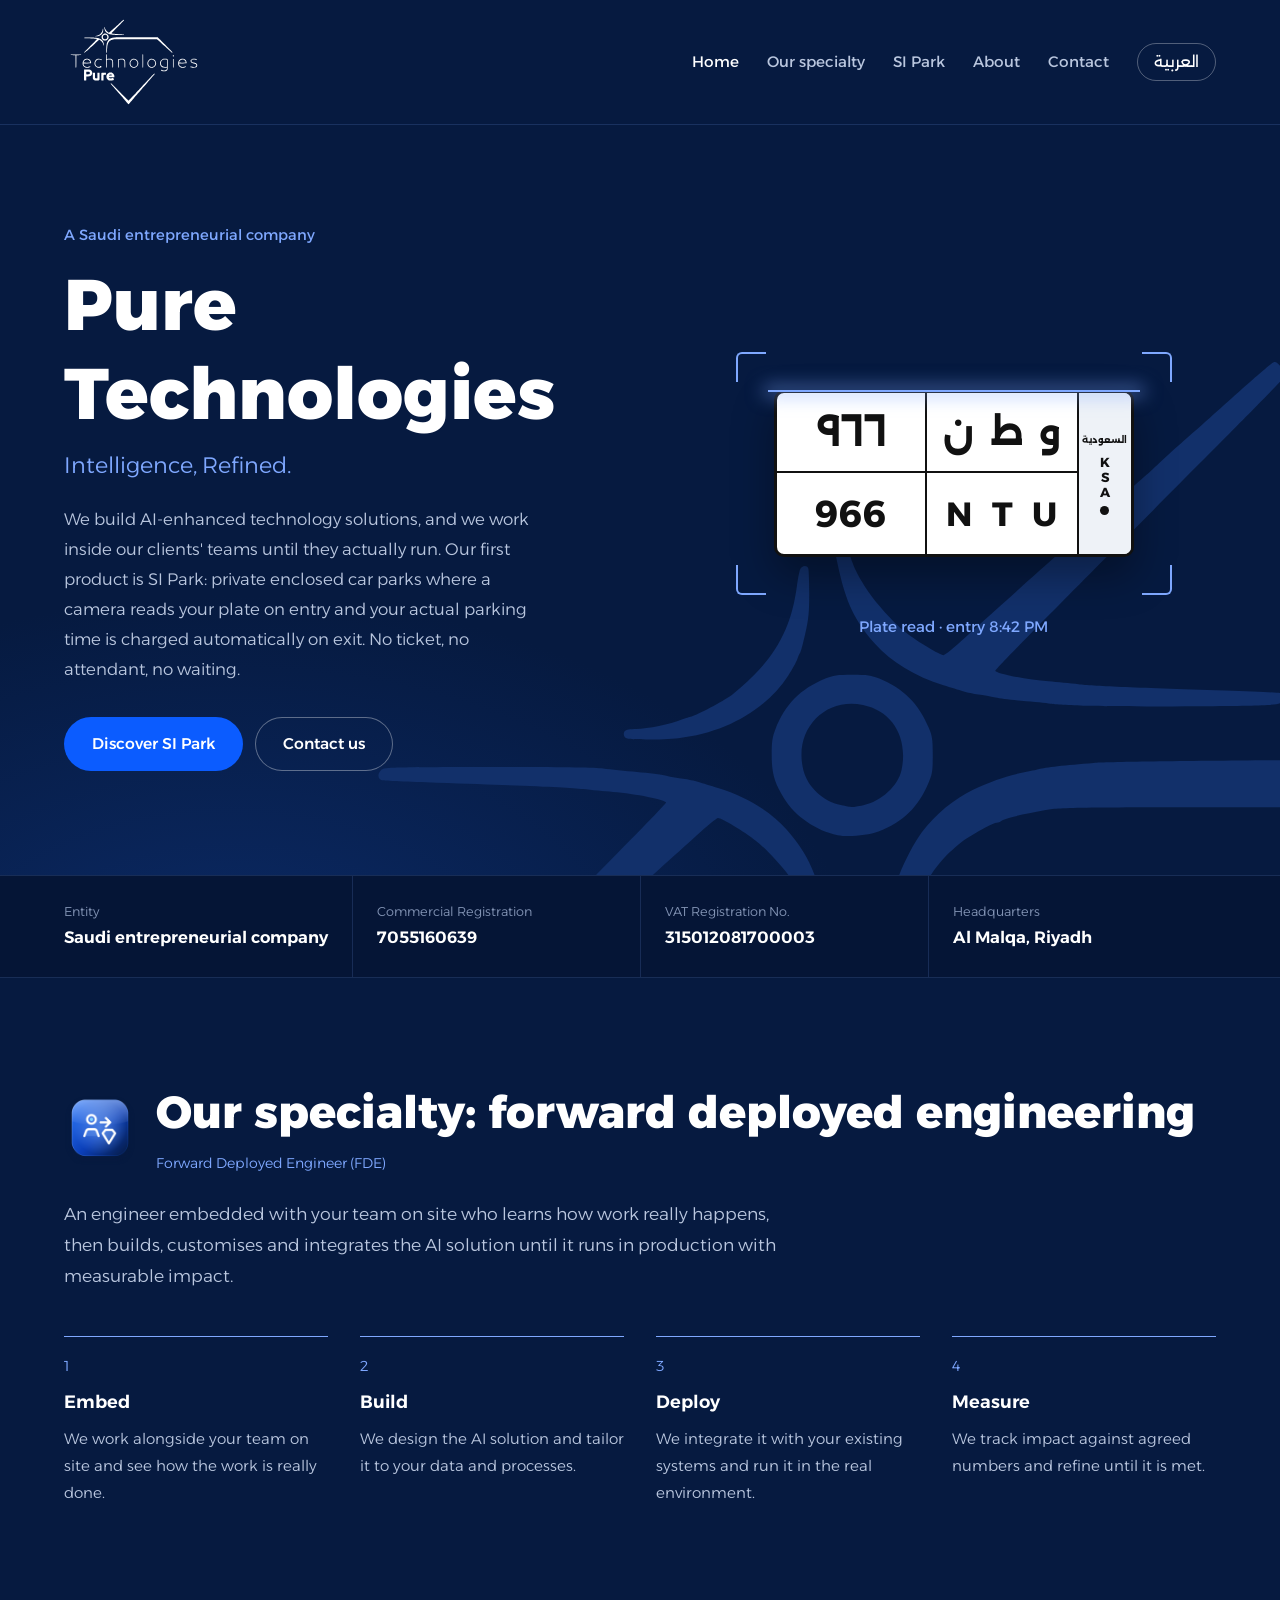
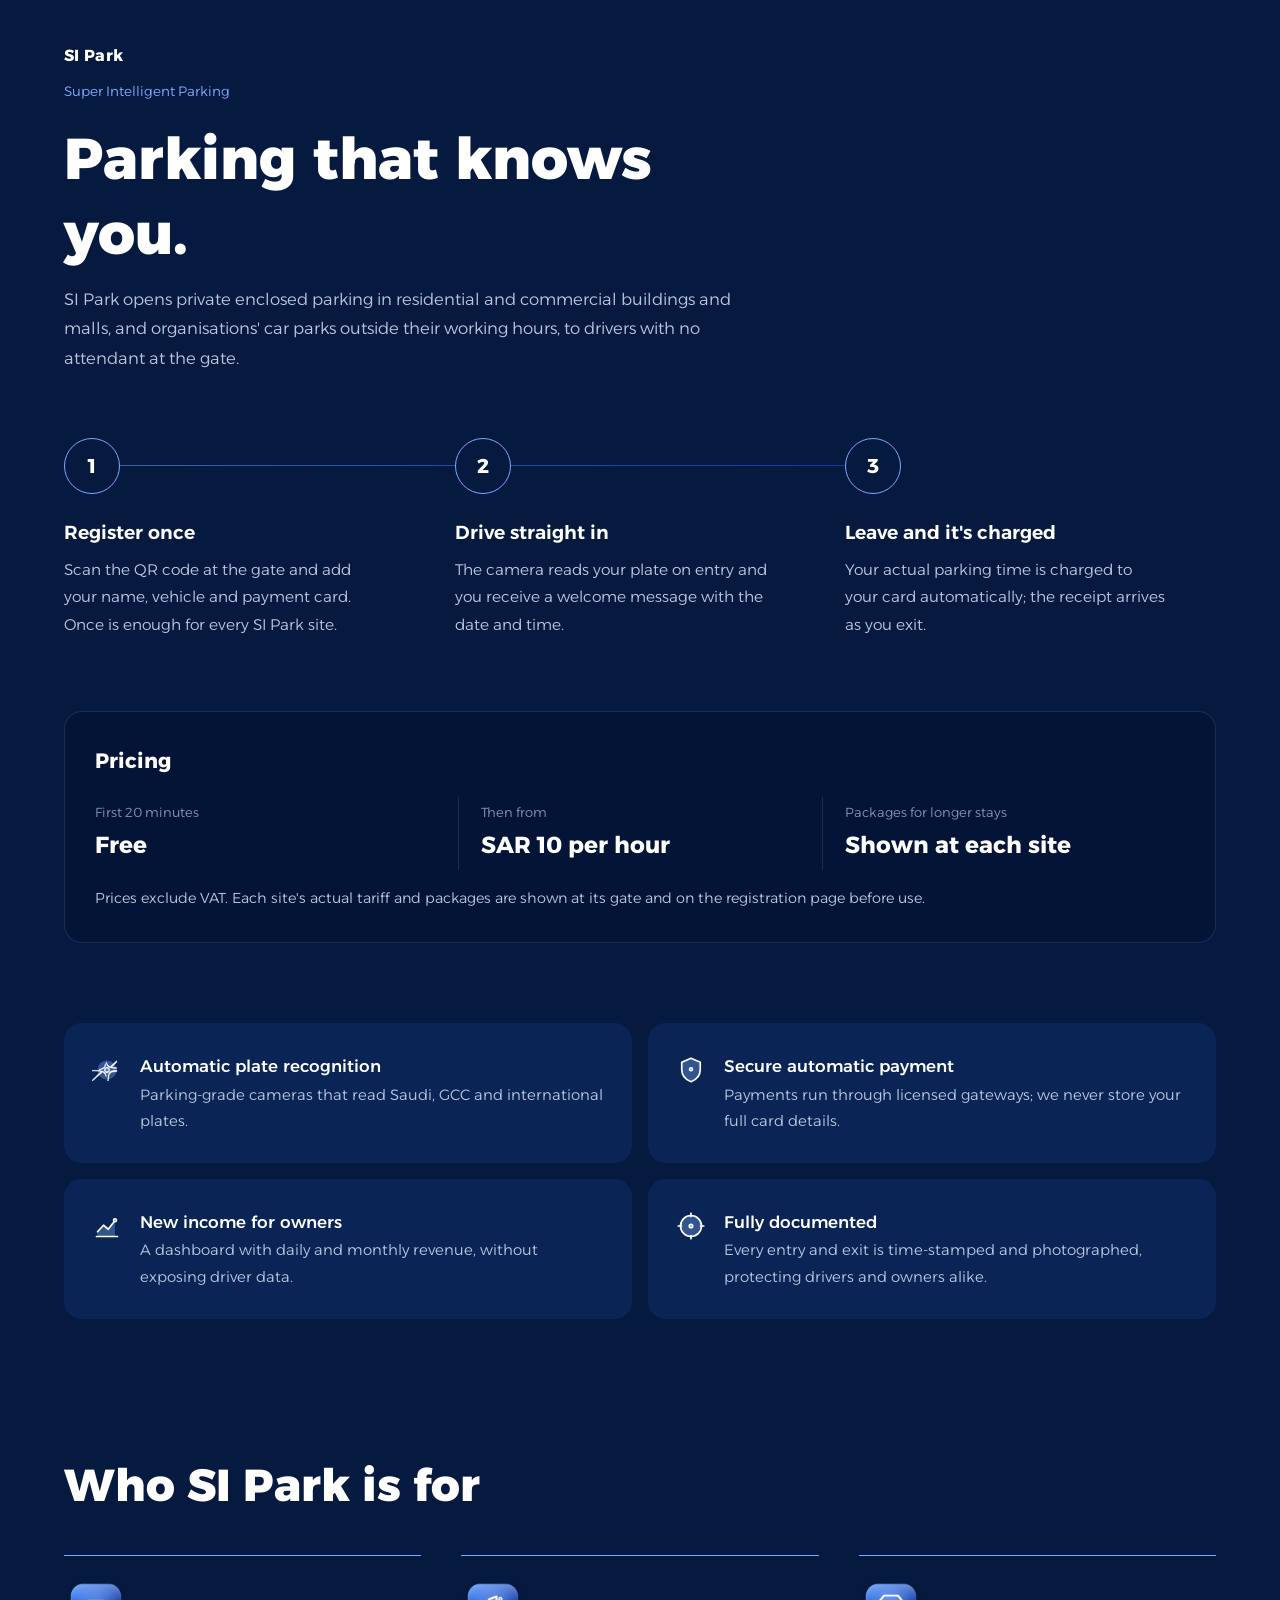
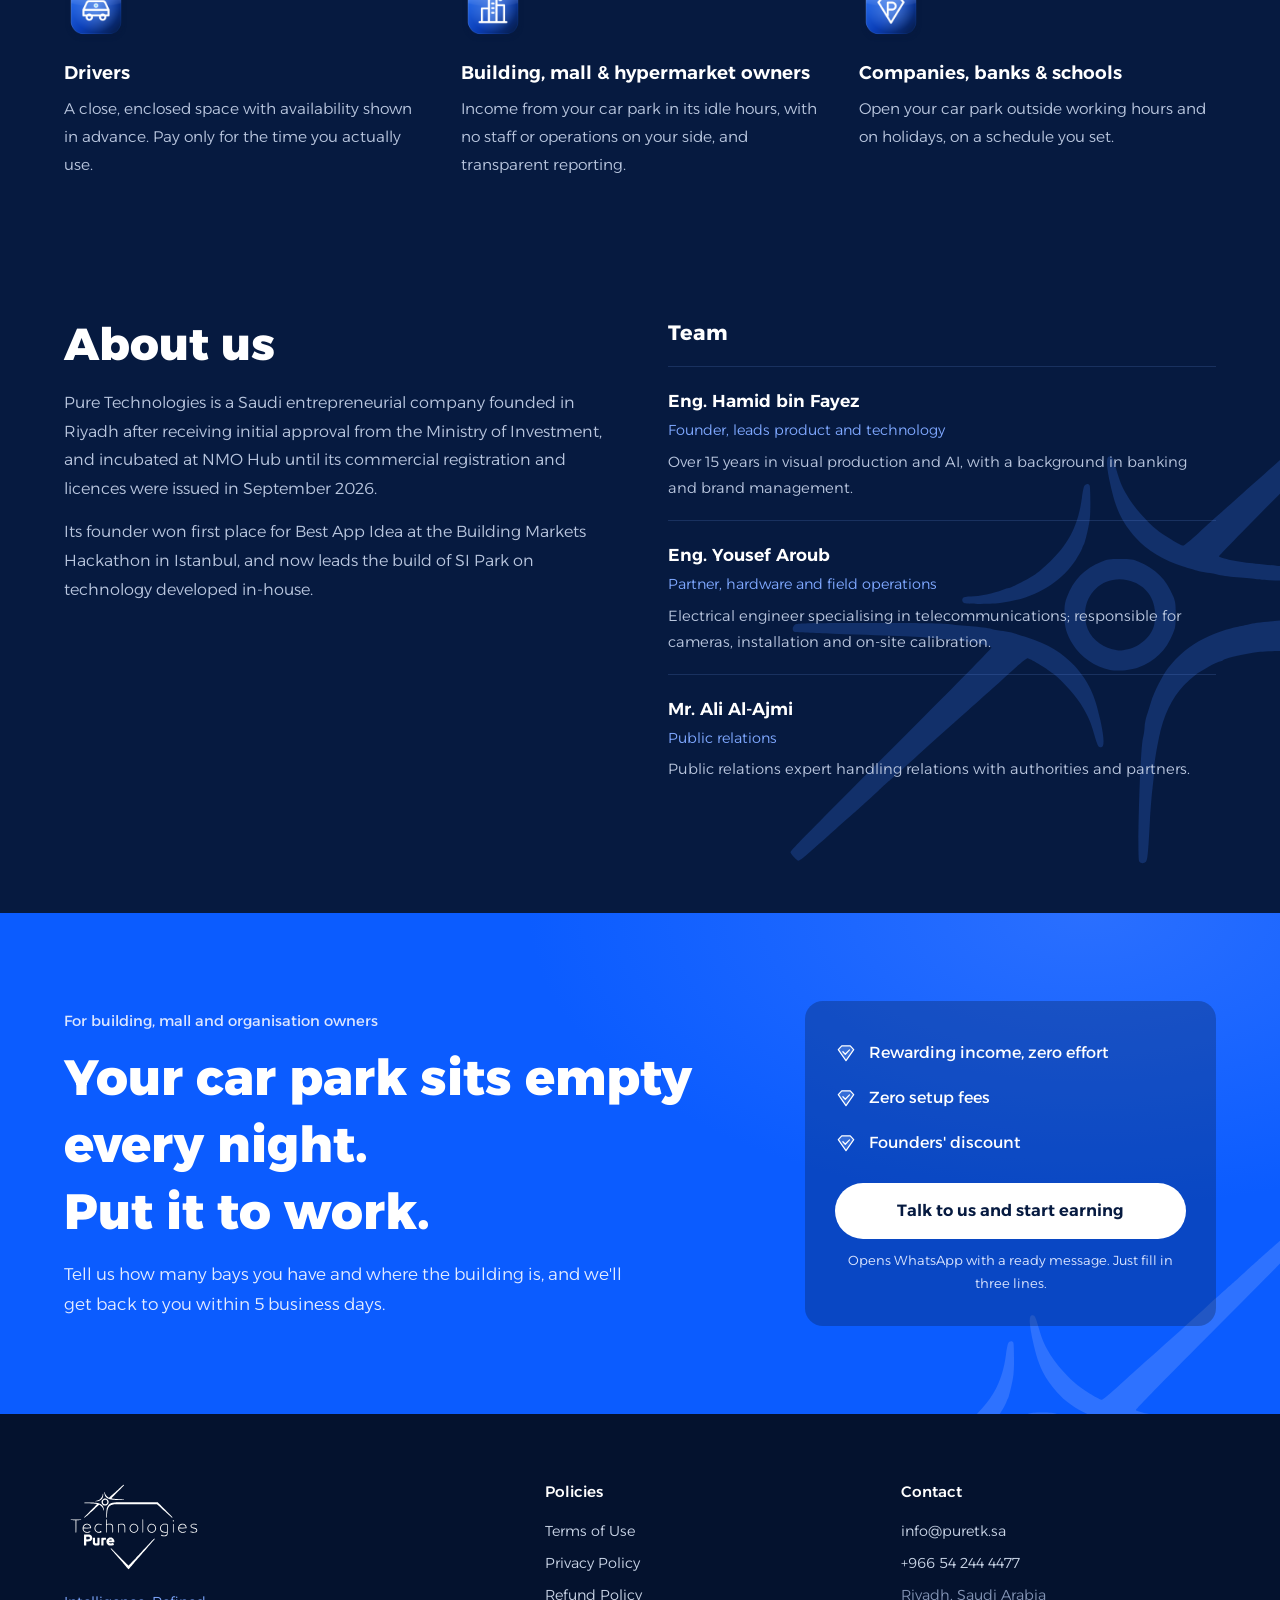
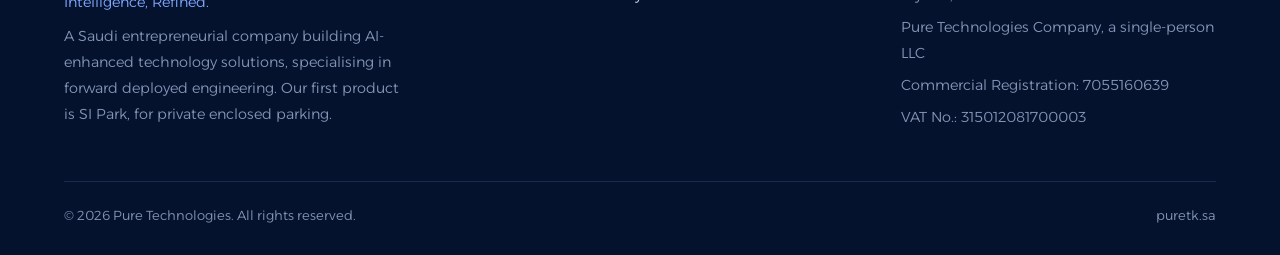
==== commit 79c5c773: "Update tariff to legal-review terms; add PenMotion hero moment, OG images, Organization schema - Fir" ====
--- a/en/index.html
+++ b/en/index.html
@@ -14,10 +14,16 @@
 <meta property="og:title" content="Pure Technologies | Intelligence, Refined.">
 <meta property="og:description" content="Pure Technologies is a Saudi entrepreneurial company. Its product SI Park offers private enclosed parking metered and charged automatically by plate recognition.">
 <meta property="og:type" content="website">
+<meta property="og:url" content="https://puretk.sa/en/">
+<meta property="og:image" content="https://puretk.sa/assets/og-en.png">
+<meta property="og:image:width" content="1200"><meta property="og:image:height" content="630">
+<meta property="og:locale" content="en_US">
+<meta name="twitter:card" content="summary_large_image">
+<script type="application/ld+json">{"@context":"https://schema.org","@type":"Organization","name":"Pure Technologies","alternateName":"شركة بيور تيكنولوجيز","legalName":"Pure Technologies Company","url":"https://puretk.sa/","logo":"https://puretk.sa/assets/apple-touch-icon.png","email":"info@puretk.sa","telephone":"+966542444477","taxID":"315012081700003","identifier":{"@type":"PropertyValue","propertyID":"CR","value":"7055160639"},"address":{"@type":"PostalAddress","streetAddress":"3444 Imam Saud bin Faisal Rd, Al Malqa","addressLocality":"Riyadh","postalCode":"13522","addressCountry":"SA"}}</script>
 <link rel="preconnect" href="https://fonts.googleapis.com">
 <link rel="preconnect" href="https://fonts.gstatic.com" crossorigin>
 <link href="https://fonts.googleapis.com/css2?family=Alexandria:wght@300;400;500;600;700&display=swap" rel="stylesheet">
-<link rel="stylesheet" href="../assets/style.css?v=8db6dd1c">
+<link rel="stylesheet" href="../assets/style.css?v=c59ee199">
 </head>
 <body>
 <header class="site-header"><div class="wrap">
@@ -60,8 +66,8 @@
   <p class="sp-name"><span lang="en" dir="ltr">SI Park</span><small>Super Intelligent Parking</small></p>
   <div class="sp-head"><h2>Parking that knows you.</h2><p>SI Park opens private enclosed parking in residential and commercial buildings and malls, and organisations' car parks outside their working hours, to drivers with no attendant at the gate.</p></div>
   <ol class="journey"><li class="step"><span class="n">1</span><h3>Register once</h3><p>Scan the QR code at the gate and add your name, vehicle and payment card. Once is enough for every SI Park site.</p></li><li class="step"><span class="n">2</span><h3>Drive straight in</h3><p>The camera reads your plate on entry and you receive a welcome message with the date and time.</p></li><li class="step"><span class="n">3</span><h3>Leave and it's charged</h3><p>Your actual parking time is charged to your card automatically; the receipt arrives as you exit.</p></li></ol>
-  <div class="pricing" id="pricing"><h3>Pricing</h3><div class="price-row"><div><small>First 10 minutes</small><strong>Free</strong></div><div><small>Then from</small><strong>SAR 10 per hour</strong></div><div><small>Daily cap</small><strong>SAR 60</strong></div></div><p>Prices include VAT. Each site's actual tariff is shown at its gate and on the registration page before use, and never exceeds the site's published daily cap.</p></div>
-  <ul class="feats"><li><img src="../assets/icons/svc-ai.svg" alt=""><div><h4>Automatic plate recognition</h4><p>Parking-grade cameras that read Saudi, GCC and international plates.</p></div></li><li><img src="../assets/icons/val-security.svg" alt=""><div><h4>Secure automatic payment</h4><p>Payments run through licensed gateways; we never store your full card details.</p></div></li><li><img src="../assets/icons/svc-analytics.svg" alt=""><div><h4>New income for owners</h4><p>A dashboard with daily and monthly revenue, without exposing driver data.</p></div></li><li><img src="../assets/icons/val-precision.svg" alt=""><div><h4>Fully documented</h4><p>Every entry and exit is time-stamped and photographed, protecting drivers and owners alike.</p></div></li></ul>
+  <div class="pricing" id="pricing"><h3>Pricing</h3><div class="price-row"><div><small>First 20 minutes</small><strong>Free</strong></div><div><small>Then from</small><strong>SAR <span data-count="10">10</span> per hour</strong></div><div><small>Packages for longer stays</small><strong>Shown at each site</strong></div></div><p>Prices exclude VAT. Each site's actual tariff and packages are shown at its gate and on the registration page before use.</p></div>
+  <ul class="feats"><li><img src="../assets/icons/svc-ai.svg" alt="" width="28" height="28"><div><h4>Automatic plate recognition</h4><p>Parking-grade cameras that read Saudi, GCC and international plates.</p></div></li><li><img src="../assets/icons/val-security.svg" alt="" width="28" height="28"><div><h4>Secure automatic payment</h4><p>Payments run through licensed gateways; we never store your full card details.</p></div></li><li><img src="../assets/icons/svc-analytics.svg" alt="" width="28" height="28"><div><h4>New income for owners</h4><p>A dashboard with daily and monthly revenue, without exposing driver data.</p></div></li><li><img src="../assets/icons/val-precision.svg" alt="" width="28" height="28"><div><h4>Fully documented</h4><p>Every entry and exit is time-stamped and photographed, protecting drivers and owners alike.</p></div></li></ul>
 </div></section>
 
 <section class="audience"><div class="wrap">
@@ -83,12 +89,12 @@
     <p>Tell us how many bays you have and where the building is, and we'll get back to you within 5 business days.</p>
   </div>
   <div class="closing-act">
-    <ul class="pts"><li><img src="../assets/icons/ui-check.svg" alt="">Rewarding income, zero effort</li><li><img src="../assets/icons/ui-check.svg" alt="">Zero setup fees</li><li><img src="../assets/icons/ui-check.svg" alt="">Founders' discount</li></ul>
+    <ul class="pts"><li><img src="../assets/icons/ui-check.svg" alt="" width="28" height="28">Rewarding income, zero effort</li><li><img src="../assets/icons/ui-check.svg" alt="" width="28" height="28">Zero setup fees</li><li><img src="../assets/icons/ui-check.svg" alt="" width="28" height="28">Founders' discount</li></ul>
     <a class="btn" href="https://wa.me/966542444477?text=Hello%2C%20I%20have%20an%20enclosed%20car%20park%20and%20would%20like%20to%20run%20it%20with%20SI%20Park.%0ABuilding%20location%3A%20%0ANumber%20of%20bays%3A%20%0AHours%20it%20sits%20empty%3A%20" rel="noopener">Talk to us and start earning</a>
     <small>Opens WhatsApp with a ready message. Just fill in three lines.</small>
   </div>
 </div></section>
-<script>(function(){var P=[{"num_ar": "٩٦٦", "num_en": "966", "let_ar": ["ن", "ط", "و"], "let_en": ["N", "T", "U"]}, {"num_ar": "٩٦٦", "num_en": "966", "let_ar": ["ك", "س", "ا"], "let_en": ["K", "S", "A"]}],i=0;var sc=document.querySelector('.scanner');if(!sc||window.matchMedia('(prefers-reduced-motion: reduce)').matches)return;function sp(a){return a.map(function(x){return '<span>'+x+'</span>'}).join('')}setInterval(function(){i=(i+1)%P.length;sc.classList.add('swap');setTimeout(function(){var p=P[i];sc.querySelectorAll('[data-k]').forEach(function(el){var k=el.getAttribute('data-k');el.innerHTML=Array.isArray(p[k])?sp(p[k]):p[k]});sc.classList.remove('swap')},350)},3900)})();</script>
+<script src="../assets/pen-motion.js" defer></script><script src="../assets/arabic-split.js" defer></script><script src="../assets/motion.js" defer></script><script>(function(){var P=[{"num_ar": "٩٦٦", "num_en": "966", "let_ar": ["ن", "ط", "و"], "let_en": ["N", "T", "U"]}, {"num_ar": "٩٦٦", "num_en": "966", "let_ar": ["ك", "س", "ا"], "let_en": ["K", "S", "A"]}],i=0;var sc=document.querySelector('.scanner');if(!sc||window.matchMedia('(prefers-reduced-motion: reduce)').matches)return;function sp(a){return a.map(function(x){return '<span>'+x+'</span>'}).join('')}setInterval(function(){i=(i+1)%P.length;sc.classList.add('swap');setTimeout(function(){var p=P[i];sc.querySelectorAll('[data-k]').forEach(function(el){var k=el.getAttribute('data-k');el.innerHTML=Array.isArray(p[k])?sp(p[k]):p[k]});sc.classList.remove('swap')},350)},3900)})();</script>
 
 </main>
 <footer class="site-footer"><div class="wrap">
--- a/assets/style.css
+++ b/assets/style.css
@@ -264,3 +264,11 @@
 .sp-name{align-items:flex-start}
 @media (max-width:560px){.fde-head{flex-direction:column;align-items:flex-start;gap:14px}}
 bdi{white-space:nowrap}
+/* motion (only when motion is allowed; without JS the lines are simply drawn) */
+.js-motion .journey::before{transform:scaleX(0);transform-origin:right center;transition:transform 1.2s cubic-bezier(.2,.7,.2,1)}
+html[dir=ltr].js-motion .journey::before{transform-origin:left center}
+.js-motion .journey.in::before{transform:none}
+.js-motion .fde-steps li{border-top-color:transparent;background:linear-gradient(var(--sky),var(--sky)) top/0 1px no-repeat;transition:background-size 1s cubic-bezier(.2,.7,.2,1) .1s}
+html[dir=rtl] .js-motion .fde-steps li,html[dir=rtl].js-motion .fde-steps li{background-position:top right}
+.js-motion .fde-steps.in li{background-size:100% 1px}
+@media (max-width:760px){.js-motion .journey::before{transform:scaleY(0);transform-origin:center top}}
